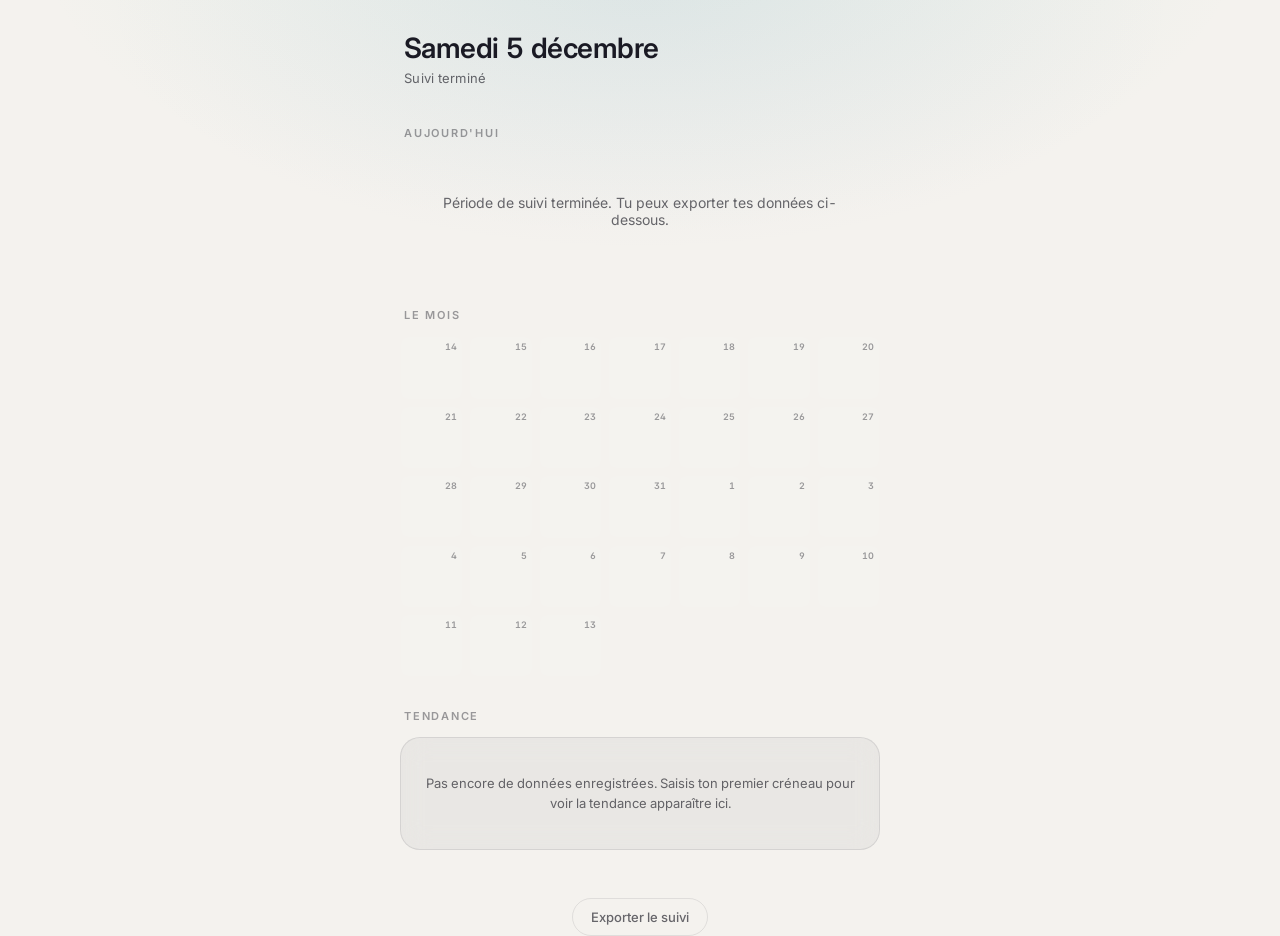
==== index.html @ a87634a6 "Add light theme + read theme from URL (for Bob iframe embed) - New body.theme-light CSS overrides us" ====
<!DOCTYPE html>
<html lang="fr">
<head>
  <meta charset="UTF-8">
  <meta name="viewport" content="width=device-width, initial-scale=1.0, maximum-scale=1.0, viewport-fit=cover">
  <meta name="theme-color" content="#0A0A0F">
  <meta name="apple-mobile-web-app-capable" content="yes">
  <meta name="apple-mobile-web-app-status-bar-style" content="black-translucent">
  <meta name="apple-mobile-web-app-title" content="Santé">
  <meta name="mobile-web-app-capable" content="yes">
  <title>Suivi santé</title>
  <link rel="manifest" href="manifest.json">
  <link rel="icon" type="image/svg+xml" href="icons/icon.svg">
  <link rel="apple-touch-icon" href="icons/icon-180.png">
  <link rel="apple-touch-icon" sizes="192x192" href="icons/icon-192.png">
  <link rel="apple-touch-icon" sizes="512x512" href="icons/icon-512.png">

  <!-- iOS launch screens (portrait) -->
  <link rel="apple-touch-startup-image" href="icons/splash-1125x2436.png"
    media="(device-width: 375px) and (device-height: 812px) and (-webkit-device-pixel-ratio: 3) and (orientation: portrait)">
  <link rel="apple-touch-startup-image" href="icons/splash-1170x2532.png"
    media="(device-width: 390px) and (device-height: 844px) and (-webkit-device-pixel-ratio: 3) and (orientation: portrait)">
  <link rel="apple-touch-startup-image" href="icons/splash-1179x2556.png"
    media="(device-width: 393px) and (device-height: 852px) and (-webkit-device-pixel-ratio: 3) and (orientation: portrait)">
  <link rel="apple-touch-startup-image" href="icons/splash-1242x2688.png"
    media="(device-width: 414px) and (device-height: 896px) and (-webkit-device-pixel-ratio: 3) and (orientation: portrait)">
  <link rel="apple-touch-startup-image" href="icons/splash-1284x2778.png"
    media="(device-width: 428px) and (device-height: 926px) and (-webkit-device-pixel-ratio: 3) and (orientation: portrait)">
  <link rel="apple-touch-startup-image" href="icons/splash-1290x2796.png"
    media="(device-width: 430px) and (device-height: 932px) and (-webkit-device-pixel-ratio: 3) and (orientation: portrait)">
  <link rel="preconnect" href="https://fonts.googleapis.com">
  <link rel="preconnect" href="https://fonts.gstatic.com" crossorigin>
  <link href="https://fonts.googleapis.com/css2?family=Inter:wght@300;400;500;600;700&display=swap" rel="stylesheet">
  <link rel="stylesheet" href="styles.css">
</head>
<body>
  <main class="app">
    <header class="header">
      <h1 class="header__date" id="dateLabel">—</h1>
      <p class="header__progress" id="progressLabel">—</p>
    </header>

    <section class="today">
      <h2 class="section-title">Aujourd'hui</h2>
      <div class="slots" id="slotsToday"></div>
    </section>

    <section class="month">
      <h2 class="section-title">Le mois</h2>
      <div class="heatmap" id="heatmap"></div>
    </section>

    <section class="stats">
      <h2 class="section-title">Tendance</h2>
      <div class="stats-card" id="statsCard"></div>
    </section>

    <footer class="footer">
      <a class="footer__link" href="export.html">Exporter le suivi</a>
    </footer>
  </main>

  <div class="modal-backdrop" id="modalBackdrop">
    <div class="modal" role="dialog" aria-modal="true">
      <div class="modal__header">
        <h3 class="modal__title" id="modalTitle">—</h3>
        <button class="modal__close" id="modalClose" type="button">Fermer</button>
      </div>
      <div class="slots" id="slotsModal"></div>
    </div>
  </div>

  <script src="app.js"></script>
  <script>
    if ('serviceWorker' in navigator) {
      window.addEventListener('load', () => {
        navigator.serviceWorker.register('service-worker.js').catch(() => {});
      });
    }
  </script>
</body>
</html>
---- styles.css ----
:root {
  --bg: #0A0A0F;
  --surface: rgba(255, 255, 255, 0.03);
  --surface-hover: rgba(255, 255, 255, 0.06);
  --border: rgba(255, 255, 255, 0.08);
  --border-strong: rgba(255, 255, 255, 0.16);
  --text: rgba(255, 255, 255, 0.92);
  --text-dim: rgba(255, 255, 255, 0.5);
  --text-faint: rgba(255, 255, 255, 0.28);
  --accent: #7FD1B9;
  --accent-soft: rgba(127, 209, 185, 0.14);
  --accent-glow: rgba(127, 209, 185, 0.32);
  --danger: #E26D5C;
  --danger-soft: rgba(226, 109, 92, 0.16);
  --modal-bg: #16161E;
  --radius-lg: 20px;
  --radius: 14px;
  --radius-sm: 8px;
  --ease: cubic-bezier(0.2, 0.7, 0.2, 1);
}

/* Light theme overrides — synced with Bob's palette */
body.theme-light {
  color-scheme: light;
  --bg: #F4F2EE;
  --surface: rgba(20, 20, 30, 0.045);
  --surface-hover: rgba(20, 20, 30, 0.07);
  --border: rgba(20, 20, 30, 0.09);
  --border-strong: rgba(20, 20, 30, 0.16);
  --text: rgba(15, 15, 25, 0.95);
  --text-dim: rgba(15, 15, 25, 0.62);
  --text-faint: rgba(15, 15, 25, 0.40);
  --accent: #2E8A72;
  --accent-soft: rgba(46, 138, 114, 0.13);
  --accent-glow: rgba(46, 138, 114, 0.30);
  --danger: #B14C3E;
  --danger-soft: rgba(177, 76, 62, 0.10);
  --modal-bg: #FFFFFF;
}

body.theme-light {
  background-image:
    radial-gradient(ellipse 80% 60% at 50% -10%, rgba(127, 209, 185, 0.18), transparent 60%),
    radial-gradient(ellipse 60% 40% at 50% 0%, rgba(146, 132, 220, 0.08), transparent 70%) !important;
}

body.theme-light .slot {
  box-shadow: 0 2px 14px rgba(20, 20, 30, 0.04);
}

body.theme-light .note-dot,
body.theme-light .toggle,
body.theme-light .notes-input,
body.theme-light .time-input {
  background: rgba(20, 20, 30, 0.035);
}

* {
  box-sizing: border-box;
  margin: 0;
  padding: 0;
}

html, body {
  height: 100%;
  overscroll-behavior: none;
}

html {
  -webkit-text-size-adjust: 100%;
}

body {
  font-family: 'Inter', -apple-system, BlinkMacSystemFont, sans-serif;
  font-weight: 400;
  color: var(--text);
  background-color: var(--bg);
  background-image:
    radial-gradient(ellipse 80% 60% at 50% -10%, rgba(99, 81, 196, 0.22), transparent 60%),
    radial-gradient(ellipse 60% 40% at 50% 0%, rgba(60, 110, 180, 0.14), transparent 70%);
  background-attachment: fixed;
  min-height: 100vh;
  font-feature-settings: "tnum" 1, "ss01" 1;
  -webkit-font-smoothing: antialiased;
  -moz-osx-font-smoothing: grayscale;
  padding: 24px 18px 80px;
  padding-top: max(24px, env(safe-area-inset-top));
  padding-bottom: max(80px, env(safe-area-inset-bottom));
}

.app {
  max-width: 480px;
  margin: 0 auto;
}

/* ---------- Header ---------- */
.header {
  margin-bottom: 32px;
  padding: 8px 4px;
}

.header__date {
  font-size: 28px;
  font-weight: 600;
  letter-spacing: -0.02em;
  line-height: 1.15;
  text-transform: lowercase;
}

.header__date::first-letter {
  text-transform: uppercase;
}

.header__progress {
  margin-top: 6px;
  font-size: 13px;
  font-weight: 400;
  color: var(--text-dim);
  letter-spacing: 0.02em;
}

/* ---------- Section title ---------- */
.section-title {
  font-size: 11px;
  font-weight: 600;
  letter-spacing: 0.16em;
  text-transform: uppercase;
  color: var(--text-faint);
  margin: 0 4px 14px;
}

/* ---------- Slot card ---------- */
.slots {
  display: flex;
  flex-direction: column;
  gap: 12px;
  margin-bottom: 40px;
}

.slot {
  background: var(--surface);
  border: 1px solid var(--border);
  border-radius: var(--radius-lg);
  padding: 20px;
  backdrop-filter: blur(14px);
  -webkit-backdrop-filter: blur(14px);
  transition: border-color 240ms var(--ease), background 240ms var(--ease), padding 240ms var(--ease);
  position: relative;
  overflow: hidden;
}

.slot--current {
  border-color: var(--accent-glow);
  background: linear-gradient(180deg, var(--accent-soft), transparent 70%), var(--surface);
}

.slot--compact {
  padding: 14px 18px;
  cursor: pointer;
}

.slot__head {
  display: flex;
  align-items: center;
  gap: 12px;
}

.slot__icon {
  width: 22px;
  height: 22px;
  color: var(--text-dim);
  flex-shrink: 0;
}

.slot--current .slot__icon {
  color: var(--accent);
}

.slot__label {
  font-size: 15px;
  font-weight: 600;
  letter-spacing: -0.01em;
}

.slot__hours {
  font-size: 12px;
  color: var(--text-faint);
  margin-left: auto;
  font-variant-numeric: tabular-nums;
}

.slot__body {
  margin-top: 20px;
  display: flex;
  flex-direction: column;
  gap: 18px;
}

.slot--compact .slot__body {
  display: none;
}

/* note / crise dots */
.note-row {
  display: flex;
  align-items: center;
  gap: 12px;
}

.note-row__label {
  font-size: 12px;
  color: var(--text-dim);
  width: 64px;
  flex-shrink: 0;
}

.note-dots {
  display: flex;
  gap: 8px;
  flex: 1;
}

.note-dot {
  flex: 1;
  height: 36px;
  border-radius: 10px;
  background: rgba(255, 255, 255, 0.04);
  border: 1px solid var(--border);
  cursor: pointer;
  display: flex;
  align-items: center;
  justify-content: center;
  font-size: 13px;
  font-weight: 500;
  color: var(--text-faint);
  transition: all 160ms var(--ease);
  -webkit-tap-highlight-color: transparent;
  user-select: none;
  font-family: inherit;
}

.note-dot:hover {
  border-color: var(--border-strong);
  color: var(--text-dim);
}

.note-dot--active {
  background: var(--accent-soft);
  border-color: var(--accent-glow);
  color: var(--accent);
  font-weight: 600;
}

/* Crise dots: red accent, cumulative fill style */
.note-dots--crise .note-dot--active {
  background: var(--danger-soft);
  border-color: rgba(226, 109, 92, 0.35);
  color: var(--danger);
}

/* cachet toggle (full width single row) */
.toggle {
  width: 100%;
  display: flex;
  align-items: center;
  justify-content: space-between;
  gap: 10px;
  padding: 12px 14px;
  background: rgba(255, 255, 255, 0.04);
  border: 1px solid var(--border);
  border-radius: var(--radius);
  cursor: pointer;
  transition: all 160ms var(--ease);
  -webkit-tap-highlight-color: transparent;
  font-family: inherit;
}

.toggle:hover {
  border-color: var(--border-strong);
}

.toggle__label {
  display: flex;
  align-items: center;
  gap: 8px;
  font-size: 13px;
  font-weight: 500;
  color: var(--text-dim);
  background: none;
  border: none;
}

.toggle__label svg {
  width: 16px;
  height: 16px;
}

.toggle__switch {
  width: 32px;
  height: 18px;
  border-radius: 999px;
  background: rgba(255, 255, 255, 0.08);
  position: relative;
  transition: background 200ms var(--ease);
  flex-shrink: 0;
}

.toggle__switch::after {
  content: '';
  position: absolute;
  top: 2px;
  left: 2px;
  width: 14px;
  height: 14px;
  border-radius: 999px;
  background: rgba(255, 255, 255, 0.7);
  transition: transform 200ms var(--ease), background 200ms var(--ease);
}

.toggle--on .toggle__label {
  color: var(--text);
}

.toggle--on .toggle__switch {
  background: var(--accent);
}

.toggle--on .toggle__switch::after {
  transform: translateX(14px);
  background: #0A0A0F;
}

/* delete button (corner icon, expanded state only) */
.slot__delete {
  position: absolute;
  top: 12px;
  right: 12px;
  width: 30px;
  height: 30px;
  padding: 0;
  border-radius: 8px;
  background: transparent;
  border: 1px solid transparent;
  color: var(--text-faint);
  cursor: pointer;
  display: none;
  align-items: center;
  justify-content: center;
  transition: all 160ms var(--ease);
  -webkit-tap-highlight-color: transparent;
  z-index: 2;
}

.slot--has-entry:not(.slot--compact) .slot__delete {
  display: inline-flex;
}

.slot__delete svg { width: 14px; height: 14px; }

.slot__delete:hover {
  color: var(--danger);
  border-color: rgba(226, 109, 92, 0.25);
}

.slot__delete--armed {
  color: var(--danger);
  background: var(--danger-soft);
  border-color: rgba(226, 109, 92, 0.5);
  animation: pulseRing 1.1s infinite;
}

@keyframes pulseRing {
  0%, 100% { box-shadow: 0 0 0 0 rgba(226, 109, 92, 0.45); }
  50% { box-shadow: 0 0 0 6px rgba(226, 109, 92, 0); }
}

/* reveal blocks (crise dots + notes textarea) */
.reveal-block { display: flex; flex-direction: column; }

.reveal-block__content {
  max-height: 0;
  opacity: 0;
  overflow: hidden;
  pointer-events: none;
  margin-top: 0;
  transition: max-height 280ms var(--ease), opacity 220ms var(--ease), margin-top 280ms var(--ease);
}

.reveal-block__content--open {
  max-height: 240px;
  opacity: 1;
  margin-top: 12px;
  pointer-events: auto;
}

/* time input (crise hour) */
.time-row {
  display: flex;
  align-items: center;
  gap: 12px;
  margin-top: 12px;
}

.time-row__label {
  font-size: 12px;
  color: var(--text-dim);
  width: 64px;
  flex-shrink: 0;
}

.time-input {
  background: rgba(255, 255, 255, 0.04);
  border: 1px solid var(--border);
  color: var(--text);
  font-family: inherit;
  font-size: 13px;
  font-weight: 500;
  padding: 8px 12px;
  border-radius: 10px;
  outline: none;
  color-scheme: dark;
  transition: border-color 160ms var(--ease);
  -webkit-tap-highlight-color: transparent;
}

.time-input:focus {
  border-color: var(--accent-glow);
}

/* notes textarea */
.notes-input {
  width: 100%;
  background: rgba(255, 255, 255, 0.04);
  border: 1px solid var(--border);
  border-radius: var(--radius);
  padding: 12px 14px;
  color: var(--text);
  font-family: inherit;
  font-size: 13px;
  line-height: 1.45;
  resize: vertical;
  min-height: 72px;
  max-height: 200px;
  -webkit-tap-highlight-color: transparent;
  transition: border-color 160ms var(--ease);
  display: block;
}

.notes-input:focus {
  outline: none;
  border-color: var(--accent-glow);
}

.notes-input::placeholder {
  color: var(--text-faint);
}

/* crise / notes toggle on-states */
.toggle--crise.toggle--on .toggle__switch {
  background: var(--danger);
}
.toggle--crise.toggle--on .toggle__label { color: var(--danger); }

.toggle--notes.toggle--on .toggle__label { color: var(--text); }

/* notes tag in summary */
.slot__tag--notes {
  background: rgba(255, 255, 255, 0.06);
  color: var(--text-dim);
}

/* saved flash */
.slot--saved {
  animation: savedFlash 700ms var(--ease);
}

@keyframes savedFlash {
  0% { box-shadow: 0 0 0 0 rgba(127, 209, 185, 0); }
  20% { box-shadow: 0 0 0 3px rgba(127, 209, 185, 0.25); }
  100% { box-shadow: 0 0 0 0 rgba(127, 209, 185, 0); }
}

/* filled summary */
.slot__summary {
  display: none;
  align-items: center;
  gap: 14px;
  margin-left: auto;
}

.slot--has-entry.slot--compact .slot__summary {
  display: flex;
}

.slot--has-entry .slot__hours {
  display: none;
}

.slot__note {
  font-size: 26px;
  font-weight: 600;
  letter-spacing: -0.02em;
  color: var(--accent);
  line-height: 1;
  font-variant-numeric: tabular-nums;
}

.slot__note::after {
  content: ' / 5';
  font-size: 12px;
  color: var(--text-faint);
  font-weight: 400;
  margin-left: 2px;
}

.slot__tags {
  display: flex;
  gap: 6px;
}

.slot__tag {
  font-size: 10px;
  font-weight: 600;
  letter-spacing: 0.08em;
  text-transform: uppercase;
  padding: 4px 8px;
  border-radius: 6px;
  background: var(--accent-soft);
  color: var(--accent);
}

.slot__tag--crise {
  background: var(--danger-soft);
  color: var(--danger);
}

.slot:hover {
  background: var(--surface-hover);
}

/* ---------- Month heatmap ---------- */
.month {
  margin-bottom: 32px;
}

.heatmap {
  display: grid;
  grid-template-columns: repeat(7, 1fr);
  gap: 6px;
}

.day {
  aspect-ratio: 1;
  border-radius: 8px;
  background: rgba(255, 255, 255, 0.025);
  border: 1px solid transparent;
  display: flex;
  flex-direction: column;
  position: relative;
  overflow: hidden;
  cursor: pointer;
  -webkit-tap-highlight-color: transparent;
  transition: transform 160ms var(--ease), border-color 160ms var(--ease);
  opacity: 0;
  animation: dayIn 380ms var(--ease) forwards;
}

@keyframes dayIn {
  to { opacity: 1; }
}

.day--future {
  cursor: default;
  opacity: 0.4 !important;
  animation: none;
}

.day--today {
  border-color: var(--accent);
  box-shadow: 0 0 0 1px var(--accent-glow);
}

.day--crise {
  border-color: var(--danger);
}

.day:hover:not(.day--future) {
  transform: translateY(-2px);
  border-color: var(--border-strong);
}

.day__bands {
  display: flex;
  flex: 1;
}

.day__band {
  flex: 1;
  background: rgba(255, 255, 255, 0.03);
  position: relative;
}

.day__band--crise::before {
  content: '';
  position: absolute;
  top: 2px;
  right: 2px;
  width: 5px;
  height: 5px;
  border-radius: 50%;
  background: var(--danger);
  box-shadow: 0 0 0 1px rgba(0, 0, 0, 0.5);
}

.day__band--comment::after {
  content: '';
  position: absolute;
  bottom: 3px;
  left: 3px;
  width: 4px;
  height: 4px;
  border-radius: 50%;
  background: rgba(255, 255, 255, 0.7);
}

.day__num {
  font-size: 9px;
  font-weight: 600;
  color: var(--text-faint);
  position: absolute;
  top: 4px;
  right: 5px;
  font-variant-numeric: tabular-nums;
  pointer-events: none;
}

/* ---------- Stats card ---------- */
.stats {
  margin-bottom: 32px;
}

.stats-card {
  background: var(--surface);
  border: 1px solid var(--border);
  border-radius: var(--radius-lg);
  padding: 20px;
  backdrop-filter: blur(14px);
  -webkit-backdrop-filter: blur(14px);
}

.stats-card__empty {
  font-size: 13px;
  color: var(--text-dim);
  text-align: center;
  padding: 16px 4px;
  line-height: 1.5;
}

.stats-card__top {
  display: flex;
  align-items: flex-start;
  justify-content: space-between;
  gap: 12px;
  margin-bottom: 16px;
}

.stats-card__main {
  display: flex;
  flex-direction: column;
  gap: 2px;
}

.stats-card__value {
  font-size: 34px;
  font-weight: 600;
  letter-spacing: -0.02em;
  color: var(--text);
  line-height: 1;
  font-variant-numeric: tabular-nums;
}

.stats-card__value-unit {
  font-size: 14px;
  color: var(--text-faint);
  font-weight: 400;
  margin-left: 2px;
}

.stats-card__caption {
  font-size: 11px;
  letter-spacing: 0.08em;
  text-transform: uppercase;
  color: var(--text-faint);
  font-weight: 500;
}

.stats-card__delta {
  font-size: 12px;
  font-weight: 600;
  padding: 5px 10px;
  border-radius: 999px;
  background: var(--accent-soft);
  color: var(--accent);
  white-space: nowrap;
  font-variant-numeric: tabular-nums;
}

.stats-card__delta--neg {
  background: var(--danger-soft);
  color: var(--danger);
}

.stats-card__delta--neutral {
  background: rgba(255, 255, 255, 0.06);
  color: var(--text-dim);
}

.sparkline {
  width: 100%;
  height: 56px;
  display: block;
  margin: 4px 0 4px;
}

.stats-card__secondary {
  display: flex;
  gap: 18px;
  flex-wrap: wrap;
  margin-top: 14px;
  padding-top: 14px;
  border-top: 1px solid var(--border);
}

.stats-card__sec-item {
  display: flex;
  flex-direction: column;
  gap: 4px;
  font-size: 10px;
  font-weight: 500;
  letter-spacing: 0.08em;
  text-transform: uppercase;
  color: var(--text-faint);
}

.stats-card__sec-item strong {
  font-size: 15px;
  font-weight: 600;
  letter-spacing: -0.01em;
  text-transform: none;
  color: var(--text);
  font-variant-numeric: tabular-nums;
}

/* ---------- Footer ---------- */
.footer {
  text-align: center;
  padding-top: 16px;
}

.footer__link {
  display: inline-block;
  font-size: 13px;
  font-weight: 500;
  color: var(--text-dim);
  text-decoration: none;
  padding: 10px 18px;
  border: 1px solid var(--border);
  border-radius: 999px;
  transition: all 160ms var(--ease);
  -webkit-tap-highlight-color: transparent;
}

.footer__link:hover {
  color: var(--text);
  border-color: var(--border-strong);
  background: var(--surface);
}

/* ---------- Modal (day edit) ---------- */
.modal-backdrop {
  position: fixed;
  inset: 0;
  background: rgba(0, 0, 0, 0.6);
  backdrop-filter: blur(8px);
  -webkit-backdrop-filter: blur(8px);
  display: none;
  align-items: flex-end;
  justify-content: center;
  z-index: 100;
  animation: backdropIn 200ms var(--ease);
}

.modal-backdrop--open {
  display: flex;
}

@keyframes backdropIn {
  from { opacity: 0; }
  to { opacity: 1; }
}

.modal {
  background: var(--modal-bg);
  border-top: 1px solid var(--border);
  border-radius: 24px 24px 0 0;
  padding: 24px 18px;
  padding-bottom: max(24px, env(safe-area-inset-bottom));
  width: 100%;
  max-width: 480px;
  max-height: 88vh;
  overflow-y: auto;
  animation: modalIn 280ms var(--ease);
}

@keyframes modalIn {
  from { transform: translateY(100%); }
  to { transform: translateY(0); }
}

.modal__header {
  display: flex;
  align-items: baseline;
  justify-content: space-between;
  margin-bottom: 20px;
}

.modal__title {
  font-size: 20px;
  font-weight: 600;
  letter-spacing: -0.02em;
  text-transform: lowercase;
}

.modal__title::first-letter {
  text-transform: uppercase;
}

.modal__close {
  background: none;
  border: none;
  color: var(--text-dim);
  font-size: 14px;
  cursor: pointer;
  font-family: inherit;
  padding: 4px 8px;
  -webkit-tap-highlight-color: transparent;
}

.modal__close:hover {
  color: var(--text);
}

.modal .slots {
  margin-bottom: 0;
}

/* ---------- Done state ---------- */
.done-message {
  text-align: center;
  padding: 40px 20px;
  color: var(--text-dim);
  font-size: 14px;
}

/* ---------- Animations ---------- */
.slot {
  animation: slotIn 320ms var(--ease) backwards;
}
.slot:nth-child(1) { animation-delay: 0ms; }
.slot:nth-child(2) { animation-delay: 60ms; }
.slot:nth-child(3) { animation-delay: 120ms; }

@keyframes slotIn {
  from { opacity: 0; transform: translateY(8px); }
  to { opacity: 1; transform: translateY(0); }
}
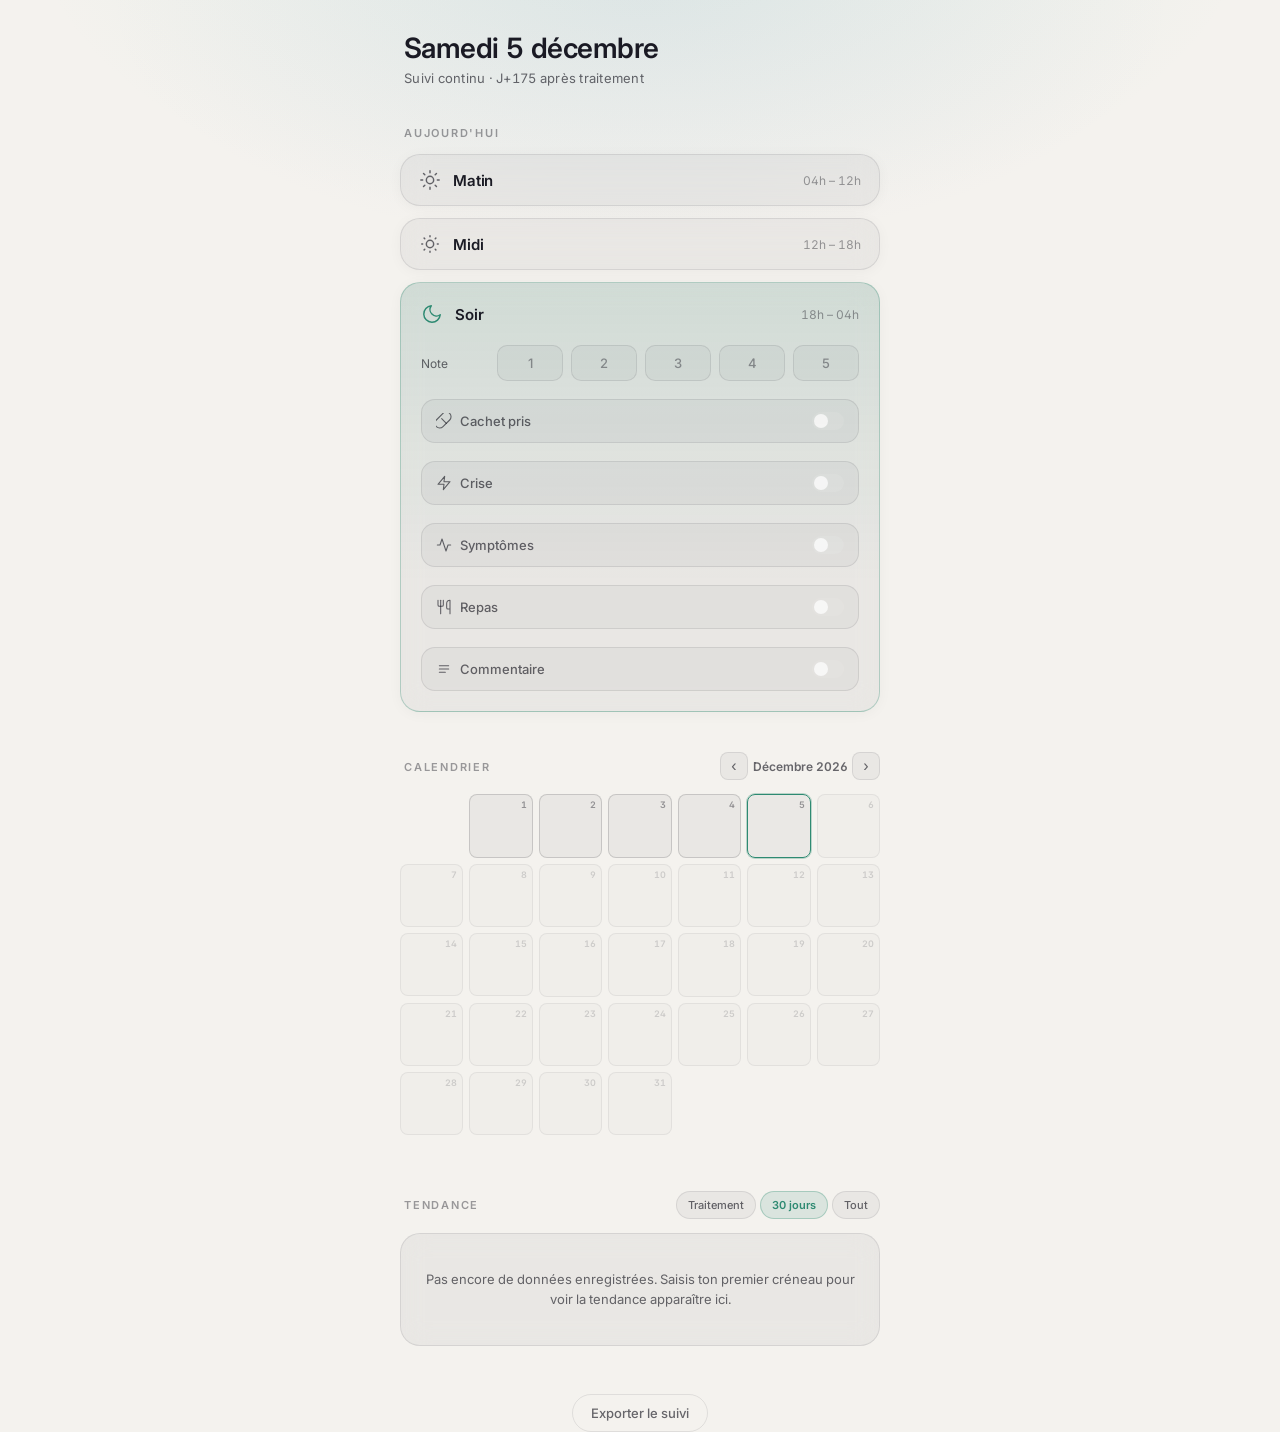
==== commit 581546dc: "Continuous GI tracking: phases, Bristol scale, triggers, monthly calendar The app graduates from a f" ====
--- a/index.html
+++ b/index.html
@@ -46,12 +46,23 @@
     </section>
 
     <section class="month">
-      <h2 class="section-title">Le mois</h2>
+      <div class="month__head">
+        <h2 class="section-title">Calendrier</h2>
+        <div class="month-nav">
+          <button class="month-nav__btn" id="monthPrev" type="button" aria-label="Mois précédent">‹</button>
+          <span class="month-nav__label" id="monthLabel">—</span>
+          <button class="month-nav__btn" id="monthNext" type="button" aria-label="Mois suivant">›</button>
+        </div>
+      </div>
       <div class="heatmap" id="heatmap"></div>
+      <div class="month__legend" id="monthLegend"></div>
     </section>
 
     <section class="stats">
-      <h2 class="section-title">Tendance</h2>
+      <div class="stats__head">
+        <h2 class="section-title">Tendance</h2>
+        <div class="range-tabs" id="rangeTabs"></div>
+      </div>
       <div class="stats-card" id="statsCard"></div>
     </section>
 
--- a/styles.css
+++ b/styles.css
@@ -393,6 +393,110 @@
   pointer-events: auto;
 }
 
+/* The Symptômes block stacks three rows + a caption */
+.reveal-block__content--tall.reveal-block__content--open {
+  max-height: 340px;
+}
+
+/* Bristol scale: 7 smaller dots */
+.note-dot--sm {
+  height: 32px;
+  font-size: 12px;
+  border-radius: 8px;
+}
+
+.note-dots--bristol .note-dot--active {
+  background: var(--accent-soft);
+  border-color: var(--accent-glow);
+  color: var(--accent);
+}
+/* Types 6-7 (liquide) and 1-2 (constipation) tint red when selected */
+.note-dots--bristol .note-dot--active[data-value="1"],
+.note-dots--bristol .note-dot--active[data-value="2"],
+.note-dots--bristol .note-dot--active[data-value="6"],
+.note-dots--bristol .note-dot--active[data-value="7"] {
+  background: var(--danger-soft);
+  border-color: rgba(226, 109, 92, 0.35);
+  color: var(--danger);
+}
+
+.bristol-caption {
+  font-size: 10.5px;
+  color: var(--text-faint);
+  margin-top: 6px;
+  padding-left: 76px;
+  letter-spacing: 0.02em;
+}
+
+/* Meal tag chips */
+.tag-chips {
+  display: flex;
+  flex-wrap: wrap;
+  gap: 6px;
+}
+
+.tag-chip {
+  padding: 7px 12px;
+  background: rgba(255, 255, 255, 0.04);
+  border: 1px solid var(--border);
+  border-radius: 999px;
+  color: var(--text-dim);
+  font-family: inherit;
+  font-size: 12px;
+  font-weight: 500;
+  cursor: pointer;
+  transition: all 160ms var(--ease);
+  -webkit-tap-highlight-color: transparent;
+  user-select: none;
+}
+body.theme-light .tag-chip { background: rgba(20, 20, 30, 0.035); }
+.tag-chip:hover { border-color: var(--border-strong); color: var(--text); }
+.tag-chip--active {
+  background: var(--accent-soft);
+  border-color: var(--accent-glow);
+  color: var(--accent);
+  font-weight: 600;
+}
+
+/* Symptômes / Repas toggle on-states */
+.toggle--sympt.toggle--on .toggle__label,
+.toggle--meal.toggle--on .toggle__label { color: var(--text); }
+
+/* Stats range tabs */
+.stats__head {
+  display: flex;
+  align-items: baseline;
+  justify-content: space-between;
+  gap: 12px;
+}
+
+.range-tabs {
+  display: flex;
+  gap: 4px;
+  margin-bottom: 14px;
+}
+
+.range-tab {
+  padding: 6px 11px;
+  background: var(--surface);
+  border: 1px solid var(--border);
+  border-radius: 999px;
+  color: var(--text-dim);
+  font-family: inherit;
+  font-size: 11px;
+  font-weight: 500;
+  cursor: pointer;
+  transition: all 160ms var(--ease);
+  -webkit-tap-highlight-color: transparent;
+}
+.range-tab:hover { color: var(--text); }
+.range-tab--active {
+  background: var(--accent-soft);
+  border-color: var(--accent-glow);
+  color: var(--accent);
+  font-weight: 600;
+}
+
 /* time input (crise hour) */
 .time-row {
   display: flex;
@@ -421,6 +525,10 @@
   color-scheme: dark;
   transition: border-color 160ms var(--ease);
   -webkit-tap-highlight-color: transparent;
+}
+
+body.theme-light .time-input {
+  color-scheme: light;
 }
 
 .time-input:focus {
@@ -543,6 +651,64 @@
   margin-bottom: 32px;
 }
 
+.month__head {
+  display: flex;
+  align-items: baseline;
+  justify-content: space-between;
+  gap: 12px;
+}
+
+.month-nav {
+  display: flex;
+  align-items: center;
+  gap: 4px;
+  margin-bottom: 14px;
+}
+
+.month-nav__btn {
+  width: 28px;
+  height: 28px;
+  background: var(--surface);
+  border: 1px solid var(--border);
+  border-radius: 8px;
+  color: var(--text-dim);
+  font-size: 16px;
+  line-height: 1;
+  cursor: pointer;
+  -webkit-tap-highlight-color: transparent;
+  transition: color 160ms var(--ease), border-color 160ms var(--ease);
+}
+.month-nav__btn:hover { color: var(--text); border-color: var(--border-strong); }
+
+.month-nav__label {
+  font-size: 12px;
+  font-weight: 600;
+  color: var(--text-dim);
+  min-width: 96px;
+  text-align: center;
+  text-transform: capitalize;
+  font-variant-numeric: tabular-nums;
+}
+
+.month__legend {
+  margin-top: 10px;
+  font-size: 10.5px;
+  color: var(--text-faint);
+  letter-spacing: 0.04em;
+  display: flex;
+  align-items: center;
+  gap: 6px;
+  min-height: 14px;
+}
+
+.month__legend-dot {
+  width: 8px;
+  height: 8px;
+  border-radius: 3px;
+  border: 1.5px solid var(--accent-glow);
+  display: inline-block;
+}
+
 .heatmap {
   display: grid;
   grid-template-columns: repeat(7, 1fr);
@@ -552,8 +718,8 @@
 .day {
   aspect-ratio: 1;
   border-radius: 8px;
-  background: rgba(255, 255, 255, 0.025);
-  border: 1px solid transparent;
+  background: var(--surface);
+  border: 1px solid var(--border-strong);
   display: flex;
   flex-direction: column;
   position: relative;
@@ -575,6 +741,28 @@
   animation: none;
 }
 
+.day--pad {
+  background: transparent;
+  border: none;
+  cursor: default;
+  opacity: 1;
+  animation: none;
+  pointer-events: none;
+}
+
+/* Treatment-period marker: subtle accent ring at the bottom edge */
+.day--treatment::after {
+  content: '';
+  position: absolute;
+  left: 5px;
+  right: 5px;
+  bottom: 2px;
+  height: 2px;
+  border-radius: 2px;
+  background: var(--accent-glow);
+  pointer-events: none;
+}
+
 .day--today {
   border-color: var(--accent);
   box-shadow: 0 0 0 1px var(--accent-glow);
@@ -596,7 +784,7 @@
 
 .day__band {
   flex: 1;
-  background: rgba(255, 255, 255, 0.03);
+  background: transparent;
   position: relative;
 }
 
@@ -620,7 +808,8 @@
   width: 4px;
   height: 4px;
   border-radius: 50%;
-  background: rgba(255, 255, 255, 0.7);
+  background: rgba(255, 255, 255, 0.85);
+  box-shadow: 0 0 0 1px rgba(0, 0, 0, 0.35);
 }
 
 .day__num {
@@ -719,7 +908,24 @@
   width: 100%;
   height: 56px;
   display: block;
-  margin: 4px 0 4px;
+  margin: 4px 0 2px;
+}
+
+.sparkline--secondary {
+  height: 42px;
+  margin-top: 6px;
+  padding-top: 16px;
+  border-top: 1px solid var(--border);
+}
+
+.stats-card__sparkline-label {
+  font-size: 10px;
+  font-weight: 500;
+  letter-spacing: 0.1em;
+  text-transform: uppercase;
+  color: var(--text-faint);
+  margin-top: 4px;
+  margin-bottom: 4px;
 }
 
 .stats-card__secondary {
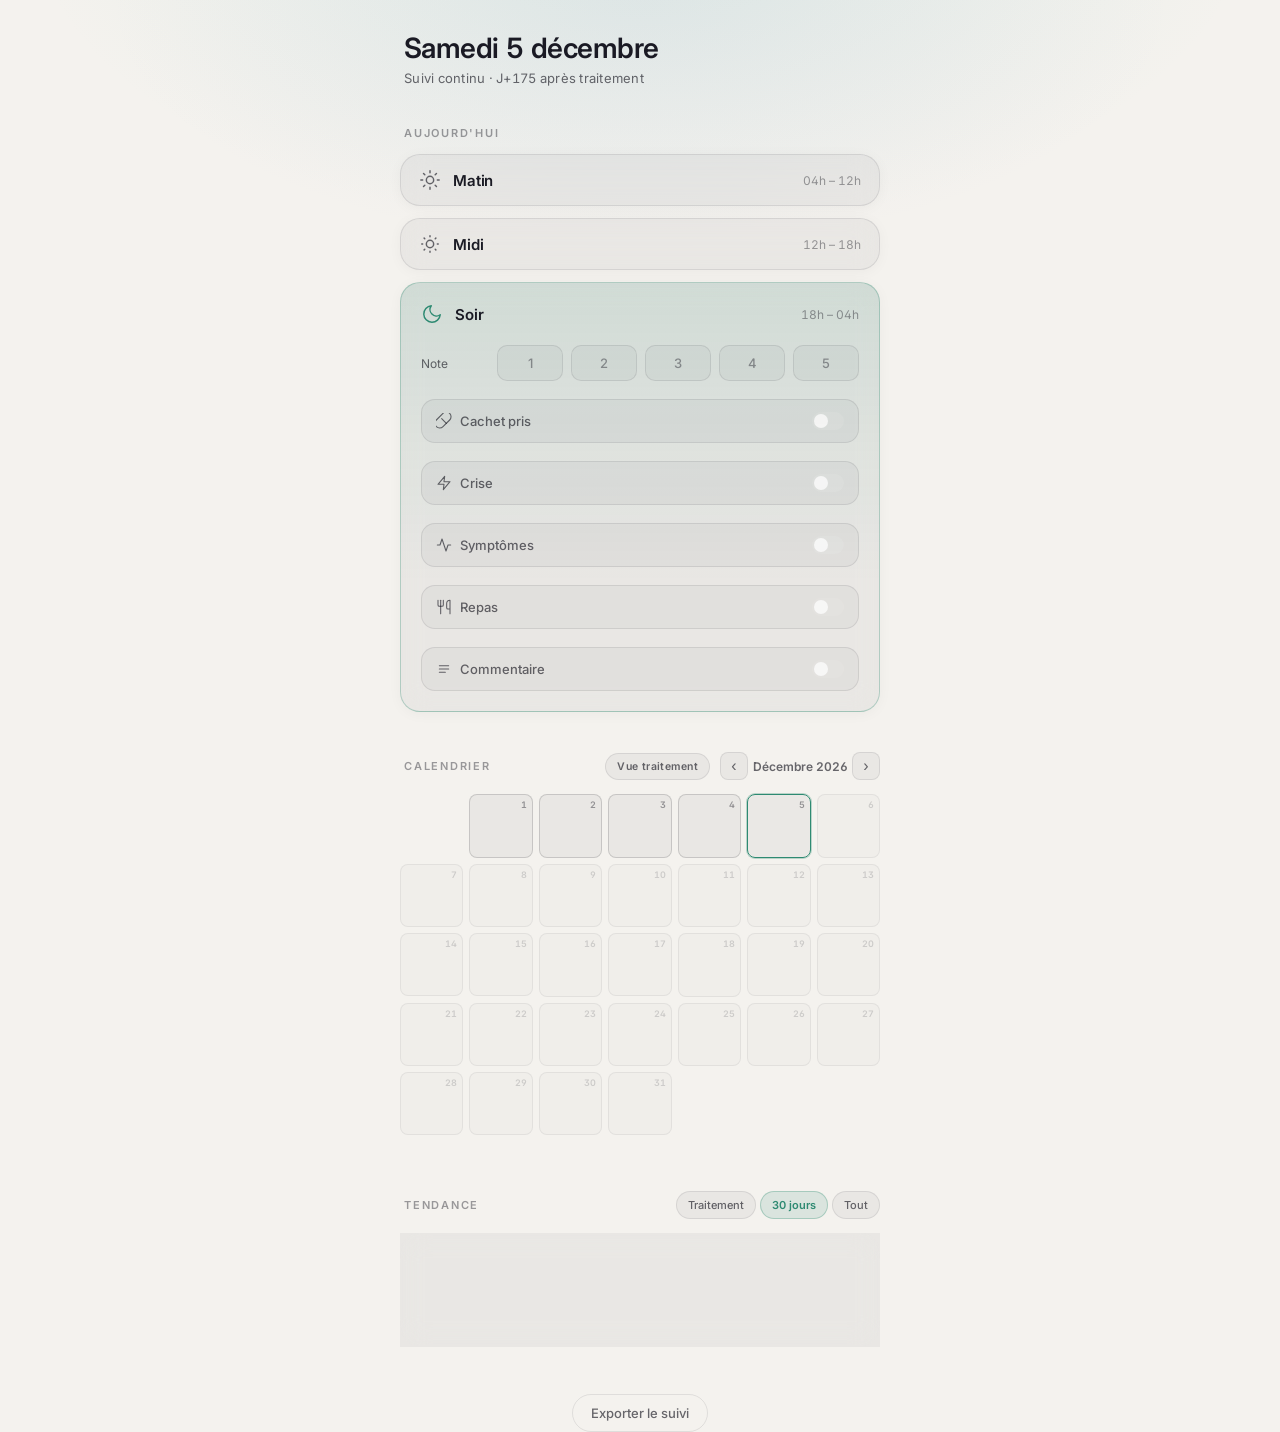
==== commit 049abbe6: "Toggle « Vue traitement » — the exact legacy 31-day strip for the doctor A pill button beside the mo" ====
--- a/index.html
+++ b/index.html
@@ -49,6 +49,7 @@
       <div class="month__head">
         <h2 class="section-title">Calendrier</h2>
         <div class="month-nav">
+          <button class="month-nav__toggle" id="calViewToggle" type="button">Vue traitement</button>
           <button class="month-nav__btn" id="monthPrev" type="button" aria-label="Mois précédent">‹</button>
           <span class="month-nav__label" id="monthLabel">—</span>
           <button class="month-nav__btn" id="monthNext" type="button" aria-label="Mois suivant">›</button>
--- a/styles.css
+++ b/styles.css
@@ -665,6 +665,28 @@
   margin-bottom: 14px;
 }
 
+.month-nav__toggle {
+  padding: 6px 11px;
+  background: var(--surface);
+  border: 1px solid var(--border);
+  border-radius: 999px;
+  color: var(--text-dim);
+  font-family: inherit;
+  font-size: 10.5px;
+  font-weight: 600;
+  letter-spacing: 0.04em;
+  cursor: pointer;
+  margin-right: 6px;
+  transition: all 160ms var(--ease);
+  -webkit-tap-highlight-color: transparent;
+}
+.month-nav__toggle:hover { color: var(--text); border-color: var(--border-strong); }
+.month-nav__toggle--active {
+  background: var(--accent-soft);
+  border-color: var(--accent-glow);
+  color: var(--accent);
+}
+
 .month-nav__btn {
   width: 28px;
   height: 28px;
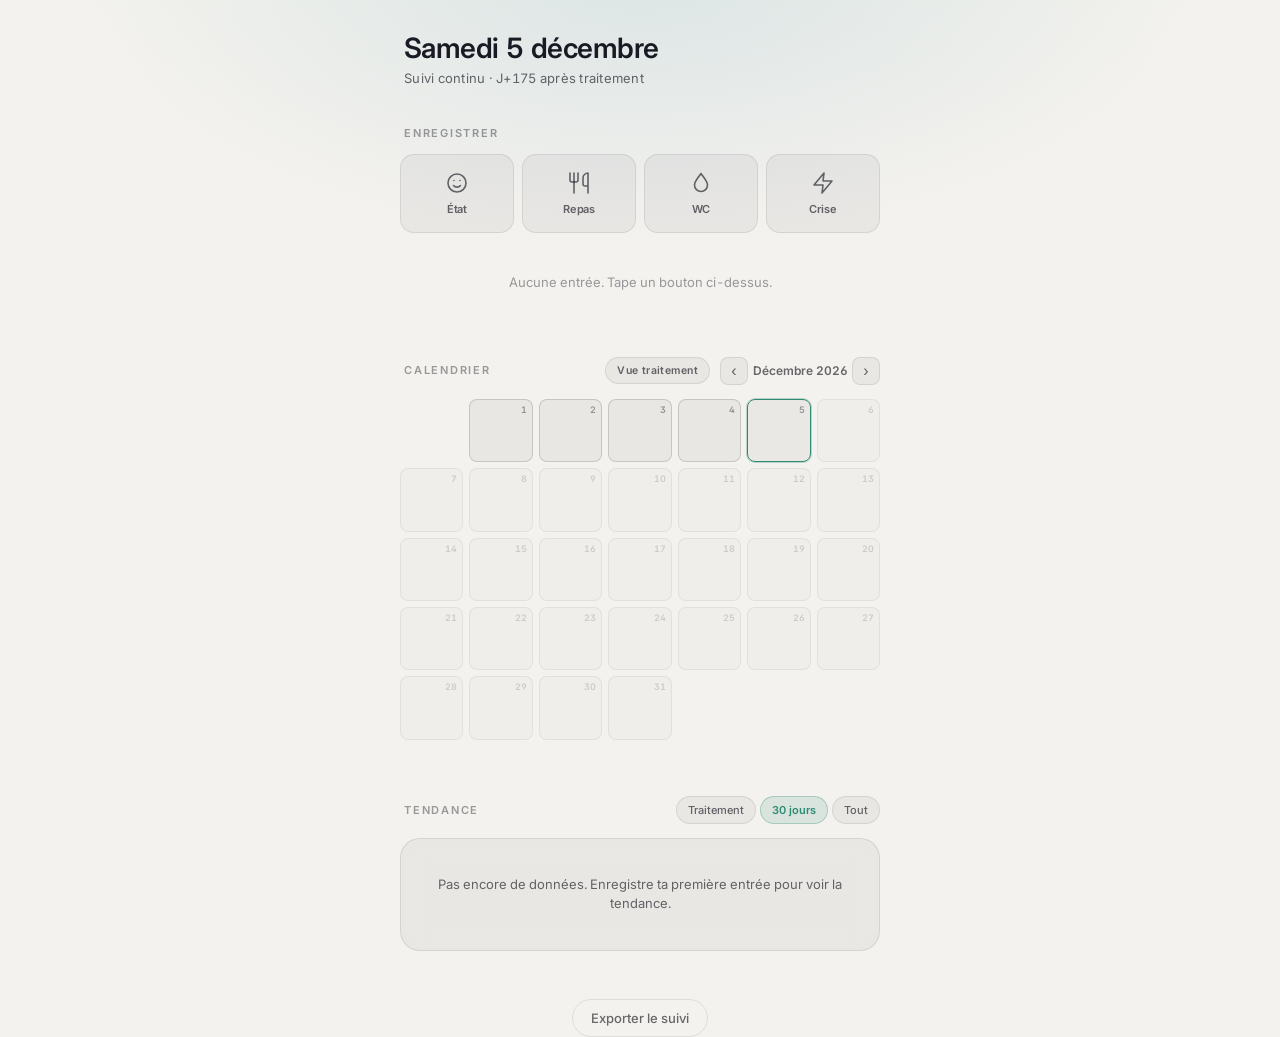
==== commit 89f5bd88: "Continuous logging: instant timestamped events, no more 3 fixed slots The treatment is over — the ri" ====
--- a/index.html
+++ b/index.html
@@ -41,8 +41,9 @@
     </header>
 
     <section class="today">
-      <h2 class="section-title">Aujourd'hui</h2>
-      <div class="slots" id="slotsToday"></div>
+      <h2 class="section-title">Enregistrer</h2>
+      <div id="capture"></div>
+      <div class="timeline" id="timeline"></div>
     </section>
 
     <section class="month">
--- a/styles.css
+++ b/styles.css
@@ -129,6 +129,234 @@
   margin: 0 4px 14px;
 }
 
+/* ---------- Quick capture ---------- */
+.capture { margin-bottom: 16px; }
+
+.capture__grid {
+  display: grid;
+  grid-template-columns: repeat(4, 1fr);
+  gap: 8px;
+}
+
+.cap-btn {
+  display: flex;
+  flex-direction: column;
+  align-items: center;
+  justify-content: center;
+  gap: 7px;
+  padding: 16px 6px;
+  background: var(--surface);
+  border: 1px solid var(--border);
+  border-radius: var(--radius);
+  color: var(--text-dim);
+  font-family: inherit;
+  cursor: pointer;
+  transition: all 160ms var(--ease);
+  -webkit-tap-highlight-color: transparent;
+}
+.cap-btn:active { transform: scale(0.95); }
+.cap-btn__icon { width: 24px; height: 24px; }
+.cap-btn__icon svg { width: 100%; height: 100%; }
+.cap-btn__label { font-size: 11px; font-weight: 600; letter-spacing: -0.01em; }
+
+/* Each type has its own accent when active */
+.cap-btn--active { color: #fff; border-color: transparent; }
+.cap-btn--etat.cap-btn--active  { background: #5BA8C9; }
+.cap-btn--repas.cap-btn--active { background: #C9A86A; }
+.cap-btn--wc.cap-btn--active    { background: #6AAE8E; }
+.cap-btn--crise.cap-btn--active { background: var(--danger); }
+
+/* Picker panel */
+.cap-picker {
+  margin-top: 10px;
+  padding: 16px;
+  background: var(--surface);
+  border: 1px solid var(--border-strong);
+  border-radius: var(--radius-lg);
+  animation: capIn 200ms var(--ease);
+}
+@keyframes capIn { from { opacity: 0; transform: translateY(-6px); } to { opacity: 1; transform: translateY(0); } }
+
+.cap-picker__head {
+  display: flex;
+  align-items: center;
+  justify-content: space-between;
+  font-size: 13px;
+  font-weight: 600;
+  color: var(--text);
+  margin-bottom: 12px;
+}
+.cap-x {
+  width: 26px; height: 26px;
+  display: inline-flex; align-items: center; justify-content: center;
+  background: none; border: none; color: var(--text-faint);
+  cursor: pointer; padding: 0;
+}
+.cap-x svg { width: 15px; height: 15px; }
+
+.cap-dots { display: flex; gap: 6px; }
+.cap-dot {
+  flex: 1;
+  height: 44px;
+  border-radius: 10px;
+  background: rgba(255,255,255,0.04);
+  border: 1px solid var(--border);
+  color: var(--text-faint);
+  font-family: inherit;
+  font-size: 14px;
+  font-weight: 600;
+  cursor: pointer;
+  transition: all 140ms var(--ease);
+  -webkit-tap-highlight-color: transparent;
+}
+body.theme-light .cap-dot { background: rgba(20,20,30,0.035); }
+.cap-dot:active { transform: scale(0.9); }
+.cap-dots--bristol .cap-dot { height: 40px; font-size: 13px; }
+.cap-dots--mini { gap: 5px; }
+.cap-dot--mini { height: 34px; font-size: 12px; }
+.cap-dot--active { background: var(--accent-soft); border-color: var(--accent-glow); color: var(--accent); }
+
+.cap-hint, .cap-confirm {
+  font-size: 11px;
+  color: var(--text-faint);
+  margin-top: 8px;
+  letter-spacing: 0.01em;
+}
+.cap-confirm { color: var(--accent); font-weight: 600; }
+.cap-confirm__check { font-weight: 700; }
+
+.cap-sizes { display: flex; gap: 6px; }
+.cap-size {
+  flex: 1;
+  height: 44px;
+  border-radius: 10px;
+  background: rgba(255,255,255,0.04);
+  border: 1px solid var(--border);
+  color: var(--text-dim);
+  font-family: inherit;
+  font-size: 13px;
+  font-weight: 600;
+  cursor: pointer;
+  transition: all 140ms var(--ease);
+  -webkit-tap-highlight-color: transparent;
+}
+body.theme-light .cap-size { background: rgba(20,20,30,0.035); }
+.cap-size--active { background: var(--accent-soft); border-color: var(--accent-glow); color: var(--accent); }
+
+.cap-extra { margin-top: 12px; display: flex; flex-direction: column; gap: 10px; }
+.cap-extra__row { display: flex; align-items: center; gap: 12px; }
+.cap-extra__row > span { font-size: 12px; color: var(--text-dim); width: 92px; flex-shrink: 0; }
+.cap-extra__row .cap-dots { flex: 1; }
+
+.cap-tags { display: flex; flex-wrap: wrap; gap: 6px; margin-top: 12px; }
+.cap-tag {
+  padding: 8px 12px;
+  background: rgba(255,255,255,0.04);
+  border: 1px solid var(--border);
+  border-radius: 999px;
+  color: var(--text-dim);
+  font-family: inherit;
+  font-size: 12px;
+  font-weight: 500;
+  cursor: pointer;
+  transition: all 140ms var(--ease);
+  -webkit-tap-highlight-color: transparent;
+}
+body.theme-light .cap-tag { background: rgba(20,20,30,0.035); }
+.cap-tag--active { background: var(--accent-soft); border-color: var(--accent-glow); color: var(--accent); font-weight: 600; }
+
+.cap-toggle {
+  margin-top: 12px;
+  display: inline-flex;
+  align-items: center;
+  gap: 8px;
+  padding: 9px 14px;
+  background: rgba(255,255,255,0.04);
+  border: 1px solid var(--border);
+  border-radius: 999px;
+  color: var(--text-dim);
+  font-family: inherit;
+  font-size: 13px;
+  font-weight: 500;
+  cursor: pointer;
+  -webkit-tap-highlight-color: transparent;
+}
+.cap-toggle svg { width: 15px; height: 15px; }
+.cap-toggle--on { background: var(--accent-soft); border-color: var(--accent-glow); color: var(--accent); }
+
+/* ---------- Timeline (today + day modal) ---------- */
+.timeline { margin-bottom: 40px; }
+.timeline__empty {
+  font-size: 13px;
+  color: var(--text-faint);
+  text-align: center;
+  padding: 24px 12px;
+  line-height: 1.5;
+}
+.timeline__list { display: flex; flex-direction: column; gap: 4px; }
+
+.tl-row {
+  display: grid;
+  grid-template-columns: 48px 24px 1fr auto;
+  align-items: center;
+  gap: 10px;
+  padding: 11px 12px;
+  background: var(--surface);
+  border: 1px solid var(--border);
+  border-radius: var(--radius);
+  animation: capIn 200ms var(--ease);
+}
+.tl-row__time {
+  font-size: 12px;
+  font-weight: 600;
+  color: var(--text-faint);
+  font-variant-numeric: tabular-nums;
+}
+.tl-row__icon { width: 18px; height: 18px; color: var(--text-dim); }
+.tl-row__icon svg { width: 100%; height: 100%; }
+.tl-row__text {
+  font-size: 13px;
+  font-weight: 500;
+  color: var(--text);
+  letter-spacing: -0.01em;
+  overflow: hidden;
+  text-overflow: ellipsis;
+  white-space: nowrap;
+}
+.tl-row--bad .tl-row__icon { color: var(--danger); }
+.tl-row--bad .tl-row__text { color: var(--danger); }
+.tl-row__del {
+  width: 28px; height: 28px;
+  display: inline-flex; align-items: center; justify-content: center;
+  background: none; border: none; color: var(--text-mute, var(--text-faint));
+  cursor: pointer; padding: 0; opacity: 0.5;
+  transition: opacity 140ms var(--ease), color 140ms var(--ease);
+  -webkit-tap-highlight-color: transparent;
+}
+.tl-row__del svg { width: 14px; height: 14px; }
+.tl-row__del:hover, .tl-row__del:active { opacity: 1; color: var(--danger); }
+
+.tl-undo {
+  display: flex;
+  align-items: center;
+  justify-content: space-between;
+  gap: 12px;
+  margin-top: 8px;
+  padding: 12px 16px;
+  background: var(--surface-hover);
+  border: 1px solid var(--border);
+  border-radius: var(--radius);
+  font-size: 13px;
+  color: var(--text-dim);
+  animation: capIn 200ms var(--ease);
+}
+.tl-undo button {
+  background: none; border: none;
+  color: var(--accent); font-family: inherit;
+  font-size: 13px; font-weight: 600; cursor: pointer;
+  -webkit-tap-highlight-color: transparent;
+}
+
 /* ---------- Slot card ---------- */
 .slots {
   display: flex;
@@ -405,6 +633,8 @@
   border-radius: 8px;
 }
 
+.note-dots--bristol { gap: 4px; }
+
 .note-dots--bristol .note-dot--active {
   background: var(--accent-soft);
   border-color: var(--accent-glow);
@@ -427,6 +657,14 @@
   padding-left: 76px;
   letter-spacing: 0.02em;
 }
+
+/* Meal size selector (Léger / Normal / Copieux) */
+.size-chips {
+  display: flex;
+  gap: 6px;
+  flex: 1;
+}
+.size-chips .tag-chip { flex: 1; text-align: center; }
 
 /* Meal tag chips */
 .tag-chips {
@@ -562,6 +800,13 @@
 .notes-input::placeholder {
   color: var(--text-faint);
 }
+
+/* Missing-note flash — secondary fields need a note to persist */
+@keyframes noteRequired {
+  0%, 100% { box-shadow: none; }
+  25%, 75% { box-shadow: 0 0 0 2px rgba(226, 109, 92, 0.55); border-radius: 12px; }
+}
+.note-dots--required { animation: noteRequired 900ms var(--ease) 2; }
 
 /* crise / notes toggle on-states */
 .toggle--crise.toggle--on .toggle__switch {
@@ -788,10 +1033,6 @@
 .day--today {
   border-color: var(--accent);
   box-shadow: 0 0 0 1px var(--accent-glow);
-}
-
-.day--crise {
-  border-color: var(--danger);
 }
 
 .day:hover:not(.day--future) {
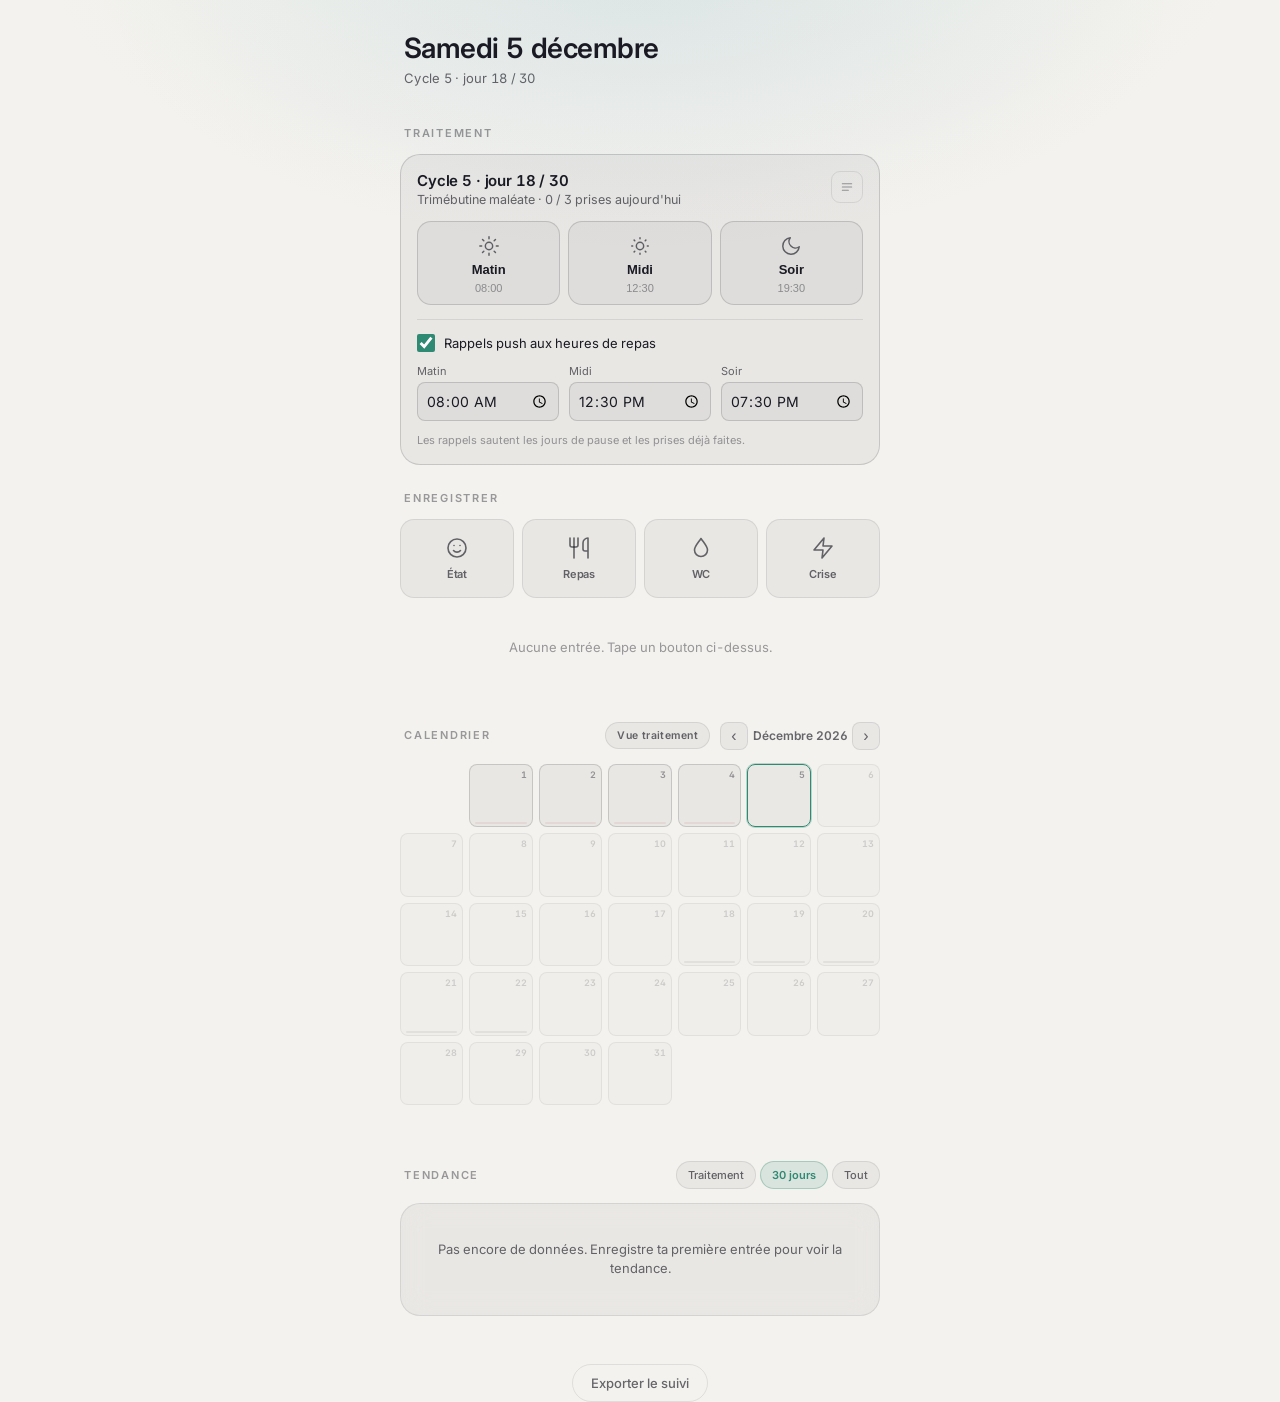
==== commit 433768cf: "Treatment mode: daily medication card + cycles + observance New 6-month protocol (Trimébutine, cycle" ====
--- a/index.html
+++ b/index.html
@@ -39,6 +39,11 @@
       <h1 class="header__date" id="dateLabel">—</h1>
       <p class="header__progress" id="progressLabel">—</p>
     </header>
+
+    <section class="treatment">
+      <h2 class="section-title">Traitement</h2>
+      <div id="medCard"></div>
+    </section>
 
     <section class="today">
       <h2 class="section-title">Enregistrer</h2>
--- a/styles.css
+++ b/styles.css
@@ -222,8 +222,28 @@
   margin-top: 8px;
   letter-spacing: 0.01em;
 }
-.cap-confirm { color: var(--accent); font-weight: 600; }
+.cap-confirm {
+  color: var(--accent);
+  font-weight: 600;
+  display: flex;
+  align-items: center;
+  gap: 6px;
+  flex-wrap: wrap;
+}
 .cap-confirm__check { font-weight: 700; }
+.cap-time {
+  background: var(--surface-hover);
+  border: 1px solid var(--accent-glow);
+  border-radius: 8px;
+  color: var(--accent);
+  font-family: inherit;
+  font-size: 12px;
+  font-weight: 700;
+  padding: 3px 8px;
+  color-scheme: dark;
+  -webkit-tap-highlight-color: transparent;
+}
+body.theme-light .cap-time { color-scheme: light; }
 
 .cap-sizes { display: flex; gap: 6px; }
 .cap-size {
@@ -284,6 +304,24 @@
 .cap-toggle svg { width: 15px; height: 15px; }
 .cap-toggle--on { background: var(--accent-soft); border-color: var(--accent-glow); color: var(--accent); }
 
+.cap-comment {
+  width: 100%;
+  margin-top: 12px;
+  padding: 10px 12px;
+  background: rgba(255,255,255,0.04);
+  border: 1px solid var(--border);
+  border-radius: 10px;
+  color: var(--text);
+  font-family: inherit;
+  font-size: 13px;
+  outline: none;
+  -webkit-tap-highlight-color: transparent;
+  transition: border-color 140ms var(--ease);
+}
+body.theme-light .cap-comment { background: rgba(20,20,30,0.035); }
+.cap-comment:focus { border-color: var(--accent-glow); }
+.cap-comment::placeholder { color: var(--text-faint); }
+
 /* ---------- Timeline (today + day modal) ---------- */
 .timeline { margin-bottom: 40px; }
 .timeline__empty {
@@ -305,7 +343,11 @@
   border: 1px solid var(--border);
   border-radius: var(--radius);
   animation: capIn 200ms var(--ease);
-}
+  cursor: pointer;
+  -webkit-tap-highlight-color: transparent;
+  transition: background 140ms var(--ease);
+}
+.tl-row:active { background: var(--surface-hover); }
 .tl-row__time {
   font-size: 12px;
   font-weight: 600;
@@ -314,6 +356,7 @@
 }
 .tl-row__icon { width: 18px; height: 18px; color: var(--text-dim); }
 .tl-row__icon svg { width: 100%; height: 100%; }
+.tl-row__main { min-width: 0; display: flex; flex-direction: column; gap: 2px; }
 .tl-row__text {
   font-size: 13px;
   font-weight: 500;
@@ -323,6 +366,14 @@
   text-overflow: ellipsis;
   white-space: nowrap;
 }
+.tl-row__note {
+  font-size: 11.5px;
+  color: var(--text-faint);
+  overflow: hidden;
+  text-overflow: ellipsis;
+  white-space: nowrap;
+  font-style: italic;
+}
 .tl-row--bad .tl-row__icon { color: var(--danger); }
 .tl-row--bad .tl-row__text { color: var(--danger); }
 .tl-row__del {
@@ -350,6 +401,9 @@
   color: var(--text-dim);
   animation: capIn 200ms var(--ease);
 }
+/* The explicit display:flex above would otherwise override the hidden
+   attribute and leave an empty bar at the bottom of the timeline. */
+.tl-undo[hidden] { display: none; }
 .tl-undo button {
   background: none; border: none;
   color: var(--accent); font-family: inherit;
@@ -1343,3 +1397,153 @@
   from { opacity: 0; transform: translateY(8px); }
   to { opacity: 1; transform: translateY(0); }
 }
+
+/* ---------- Medication card ---------- */
+.treatment { margin-bottom: 26px; }
+
+.med-card {
+  background: var(--surface);
+  border: 1px solid var(--border-strong);
+  border-radius: var(--radius-lg);
+  padding: 16px;
+  transition: box-shadow 300ms var(--ease);
+}
+.med-card--flash {
+  box-shadow: 0 0 0 2px var(--accent), 0 0 24px var(--accent-glow);
+}
+
+.med-card__head {
+  display: flex;
+  align-items: flex-start;
+  gap: 10px;
+}
+.med-card__status { display: flex; flex-direction: column; gap: 2px; flex: 1; min-width: 0; }
+.med-card__title {
+  font-size: 15px;
+  font-weight: 600;
+  color: var(--text);
+  letter-spacing: -0.01em;
+}
+.med-card__sub { font-size: 12.5px; color: var(--text-dim); }
+.med-card__gear {
+  flex-shrink: 0;
+  width: 32px; height: 32px;
+  display: inline-flex; align-items: center; justify-content: center;
+  background: transparent;
+  border: 1px solid var(--border);
+  border-radius: 9px;
+  color: var(--text-faint);
+  cursor: pointer;
+  -webkit-tap-highlight-color: transparent;
+  transition: color 150ms var(--ease), border-color 150ms var(--ease);
+}
+.med-card__gear svg { width: 16px; height: 16px; }
+.med-card__gear:active { transform: scale(0.95); }
+
+.med-doses {
+  display: grid;
+  grid-template-columns: repeat(3, 1fr);
+  gap: 8px;
+  margin-top: 14px;
+}
+.med-dose {
+  display: flex;
+  flex-direction: column;
+  align-items: center;
+  gap: 5px;
+  padding: 13px 6px 10px;
+  background: var(--surface);
+  border: 1px solid var(--border-strong);
+  border-radius: var(--radius);
+  color: var(--text-dim);
+  cursor: pointer;
+  -webkit-tap-highlight-color: transparent;
+  transition: all 180ms var(--ease);
+}
+.med-dose:active { transform: scale(0.96); }
+.med-dose__icon { display: inline-flex; }
+.med-dose__icon svg { width: 22px; height: 22px; }
+.med-dose__label { font-size: 13px; font-weight: 600; color: var(--text); }
+.med-dose__state { font-size: 11px; color: var(--text-faint); font-variant-numeric: tabular-nums; }
+.med-dose--taken {
+  color: #fff;
+  background: var(--accent);
+  border-color: transparent;
+  box-shadow: 0 4px 14px var(--accent-glow);
+}
+.med-dose--taken .med-dose__label,
+.med-dose--taken .med-dose__state { color: #fff; }
+body.theme-light .med-dose--taken,
+body.theme-light .med-dose--taken .med-dose__label,
+body.theme-light .med-dose--taken .med-dose__state { color: #fff; }
+
+.med-pause {
+  display: flex;
+  align-items: center;
+  gap: 8px;
+  margin-top: 14px;
+  padding: 12px;
+  border-radius: var(--radius);
+  background: var(--surface-hover);
+  color: var(--text-dim);
+  font-size: 13px;
+}
+.med-pause svg { width: 18px; height: 18px; opacity: 0.7; }
+
+.med-settings {
+  margin-top: 14px;
+  padding-top: 14px;
+  border-top: 1px solid var(--border);
+  display: flex;
+  flex-direction: column;
+  gap: 12px;
+}
+.med-settings__toggle {
+  display: flex;
+  align-items: center;
+  gap: 9px;
+  font-size: 13px;
+  color: var(--text);
+  cursor: pointer;
+}
+.med-settings__toggle input { width: 18px; height: 18px; accent-color: var(--accent); }
+.med-settings__times { display: flex; gap: 10px; flex-wrap: wrap; }
+.med-settings__time {
+  display: flex;
+  flex-direction: column;
+  gap: 4px;
+  font-size: 11px;
+  color: var(--text-dim);
+  flex: 1;
+  min-width: 80px;
+}
+.med-settings__time input {
+  font-family: inherit;
+  font-size: 14px;
+  color: var(--text);
+  background: var(--surface);
+  border: 1px solid var(--border-strong);
+  border-radius: 8px;
+  padding: 8px;
+  color-scheme: dark;
+}
+body.theme-light .med-settings__time input { color-scheme: light; }
+.med-settings__hint { font-size: 11px; color: var(--text-faint); line-height: 1.4; }
+
+/* Calendar medication overlay — bottom bar, like the treatment marker */
+.day--dose-full::after,
+.day--dose-partial::after,
+.day--dose-missed::after,
+.day--pause::after {
+  content: '';
+  position: absolute;
+  left: 5px; right: 5px; bottom: 2px;
+  height: 2px;
+  border-radius: 2px;
+  pointer-events: none;
+}
+.day--dose-full::after    { background: var(--accent); }
+.day--dose-partial::after { background: var(--accent-glow); }
+.day--dose-missed::after  { background: var(--danger-soft); }
+.day--pause::after        { background: var(--border-strong); }
+.day--pause { opacity: 0.78; }
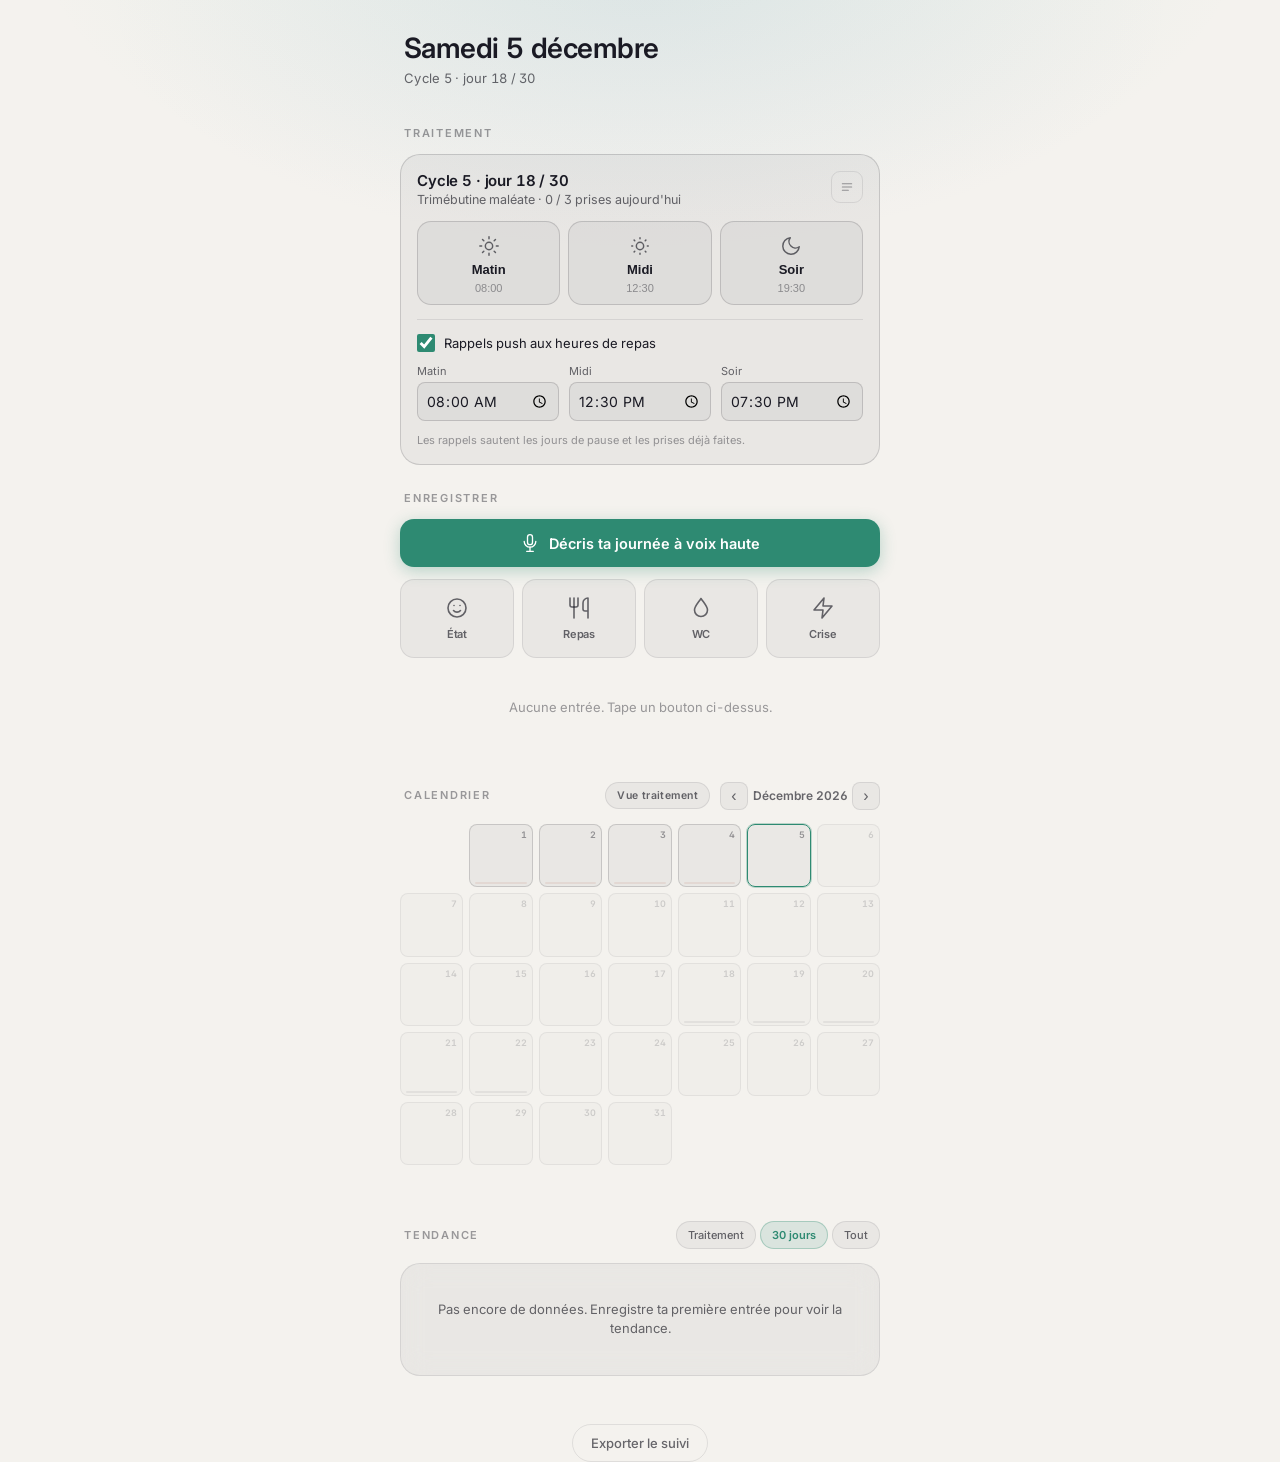
==== commit d6750d91: "Voice logging: speak your day, an LLM structures it into events Mic button in Enregistrer → Whisper " ====
--- a/index.html
+++ b/index.html
@@ -47,6 +47,7 @@
 
     <section class="today">
       <h2 class="section-title">Enregistrer</h2>
+      <div id="voiceBar"></div>
       <div id="capture"></div>
       <div class="timeline" id="timeline"></div>
     </section>
--- a/styles.css
+++ b/styles.css
@@ -1547,3 +1547,120 @@
 .day--dose-missed::after  { background: var(--danger-soft); }
 .day--pause::after        { background: var(--border-strong); }
 .day--pause { opacity: 0.78; }
+
+/* ---------- Voice logging ---------- */
+.voicebar { margin-bottom: 12px; }
+
+.voice-btn {
+  width: 100%;
+  display: flex;
+  align-items: center;
+  justify-content: center;
+  gap: 9px;
+  padding: 14px;
+  font-family: inherit;
+  font-size: 14.5px;
+  font-weight: 600;
+  color: #fff;
+  background: var(--accent);
+  border: none;
+  border-radius: var(--radius);
+  cursor: pointer;
+  -webkit-tap-highlight-color: transparent;
+  box-shadow: 0 4px 16px var(--accent-glow);
+  transition: transform 140ms var(--ease), background 160ms var(--ease);
+}
+.voice-btn:active { transform: scale(0.98); }
+.voice-btn__icon { display: inline-flex; }
+.voice-btn__icon svg { width: 20px; height: 20px; }
+.voice-btn--rec {
+  background: var(--danger);
+  box-shadow: 0 0 0 4px var(--danger-soft);
+}
+.voice-btn--rec .voice-btn__icon { animation: voicePulse 1.1s ease-in-out infinite; }
+@keyframes voicePulse { 0%,100% { opacity: 1; } 50% { opacity: 0.4; } }
+
+.voice-working {
+  display: flex;
+  align-items: center;
+  gap: 10px;
+  padding: 14px;
+  font-size: 14px;
+  color: var(--text-dim);
+  background: var(--surface);
+  border: 1px solid var(--border);
+  border-radius: var(--radius);
+}
+.voice-spin {
+  width: 16px; height: 16px;
+  border: 2px solid var(--border-strong);
+  border-top-color: var(--accent);
+  border-radius: 50%;
+  animation: voiceSpin 0.7s linear infinite;
+  flex-shrink: 0;
+}
+@keyframes voiceSpin { to { transform: rotate(360deg); } }
+
+.voice-error {
+  padding: 11px 14px;
+  margin-bottom: 8px;
+  font-size: 13px;
+  color: var(--danger);
+  background: var(--danger-soft);
+  border-radius: var(--radius-sm);
+}
+
+.voice-preview {
+  background: var(--surface);
+  border: 1px solid var(--border-strong);
+  border-radius: var(--radius);
+  padding: 14px;
+}
+.voice-preview__transcript {
+  font-size: 13px;
+  font-style: italic;
+  color: var(--text-dim);
+  line-height: 1.45;
+  margin-bottom: 12px;
+}
+.voice-preview__list { display: flex; flex-direction: column; gap: 7px; }
+.voice-preview__empty { font-size: 13px; color: var(--text-faint); }
+.voice-ev {
+  display: flex;
+  align-items: center;
+  gap: 9px;
+  padding: 9px 11px;
+  background: var(--bg);
+  border: 1px solid var(--border);
+  border-radius: var(--radius-sm);
+}
+.voice-ev__icon { display: inline-flex; color: var(--accent); flex-shrink: 0; }
+.voice-ev__icon svg { width: 17px; height: 17px; }
+.voice-ev__txt { flex: 1; font-size: 13px; color: var(--text); line-height: 1.35; }
+.voice-ev__rm {
+  flex-shrink: 0;
+  width: 26px; height: 26px;
+  display: inline-flex; align-items: center; justify-content: center;
+  background: transparent; border: none; color: var(--text-faint);
+  cursor: pointer; border-radius: 6px;
+}
+.voice-ev__rm svg { width: 14px; height: 14px; }
+
+.voice-preview__actions {
+  display: flex;
+  gap: 8px;
+  margin-top: 14px;
+}
+.voice-cancel, .voice-save {
+  flex: 1;
+  padding: 11px;
+  font-family: inherit;
+  font-size: 14px;
+  font-weight: 600;
+  border-radius: var(--radius-sm);
+  cursor: pointer;
+  -webkit-tap-highlight-color: transparent;
+}
+.voice-cancel { background: transparent; border: 1px solid var(--border-strong); color: var(--text-dim); }
+.voice-save { background: var(--accent); border: none; color: #fff; }
+.voice-save:disabled { opacity: 0.4; }
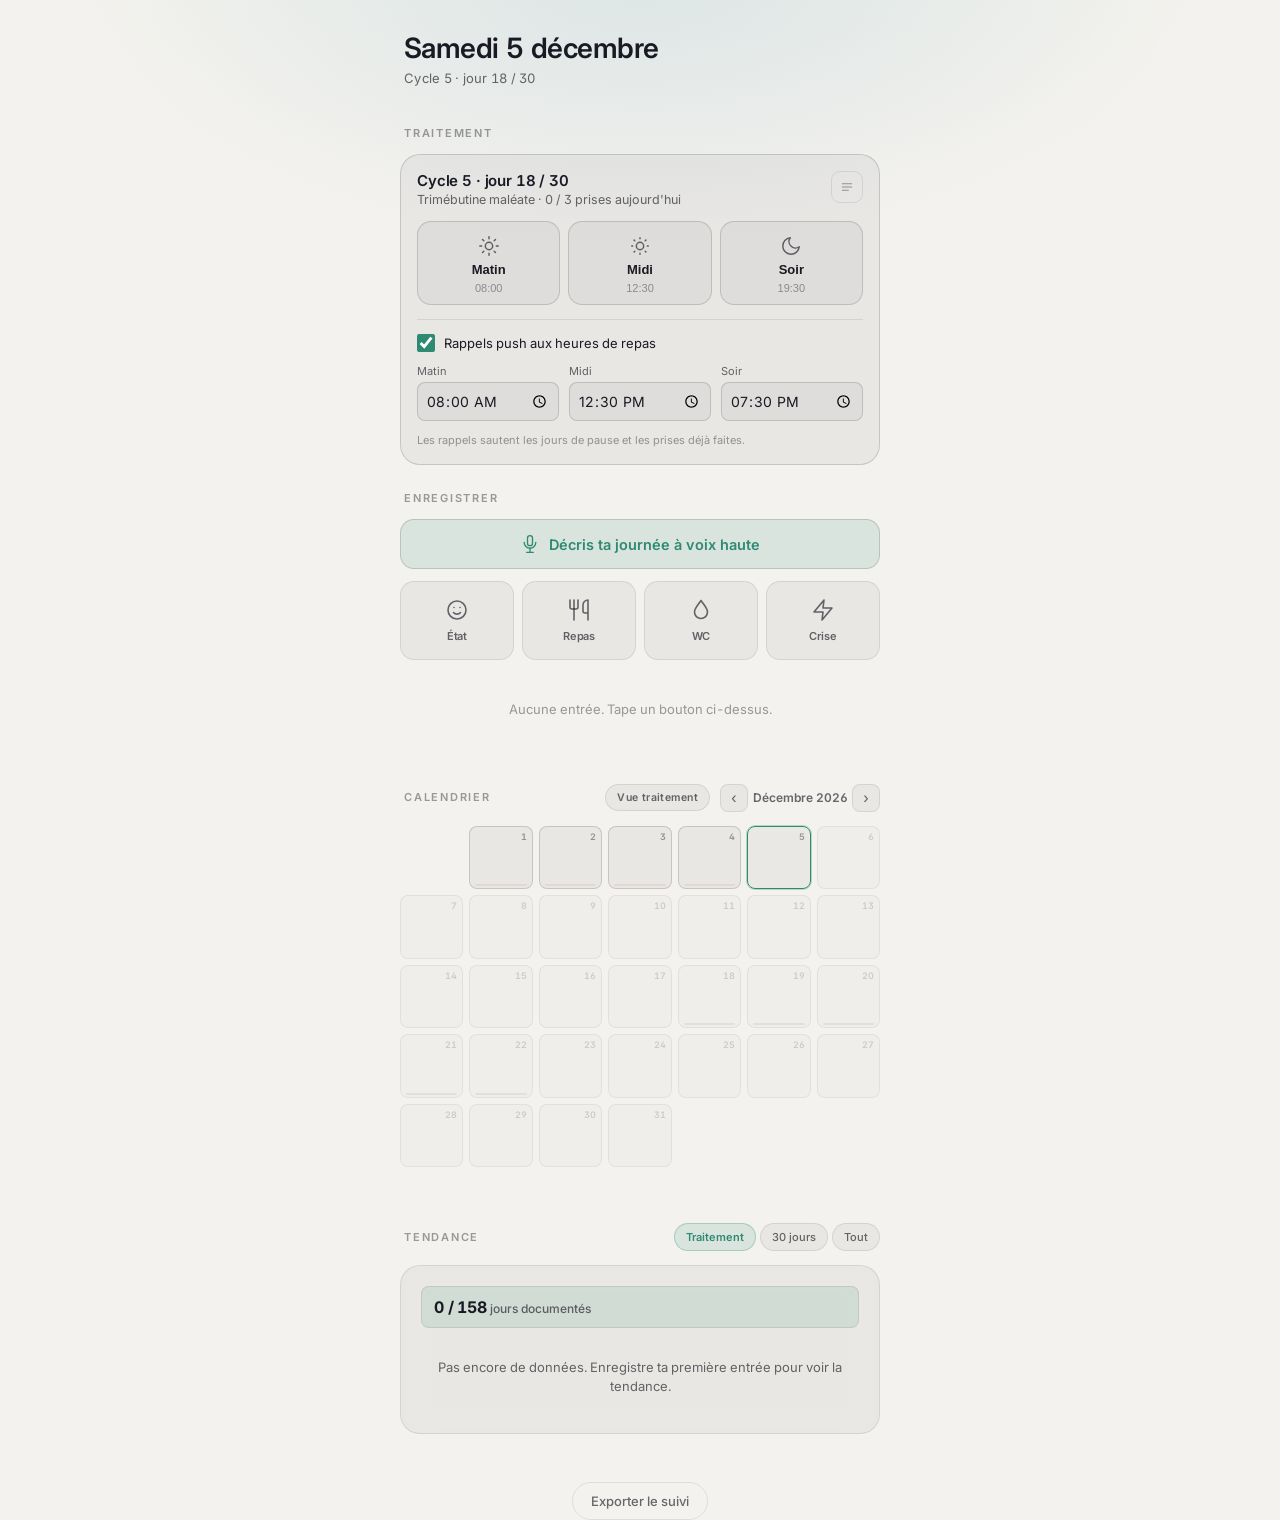
==== commit 8decbb56: "Icônes renommées -v3 : contourne le cache d'icônes système d'iOS (SW v32) Co-Authored-By: Claude Fab" ====
--- a/index.html
+++ b/index.html
@@ -11,9 +11,9 @@
   <title>Suivi santé</title>
   <link rel="manifest" href="manifest.json">
   <link rel="icon" type="image/svg+xml" href="icons/icon.svg">
-  <link rel="apple-touch-icon" href="icons/icon-180.png">
-  <link rel="apple-touch-icon" sizes="192x192" href="icons/icon-192.png">
-  <link rel="apple-touch-icon" sizes="512x512" href="icons/icon-512.png">
+  <link rel="apple-touch-icon" href="icons/icon-180-v3.png">
+  <link rel="apple-touch-icon" sizes="192x192" href="icons/icon-192-v3.png">
+  <link rel="apple-touch-icon" sizes="512x512" href="icons/icon-512-v3.png">
 
   <!-- iOS launch screens (portrait) -->
   <link rel="apple-touch-startup-image" href="icons/splash-1125x2436.png"
--- a/styles.css
+++ b/styles.css
@@ -376,6 +376,7 @@
 }
 .tl-row--bad .tl-row__icon { color: var(--danger); }
 .tl-row--bad .tl-row__text { color: var(--danger); }
+.tl-row--dose .tl-row__icon { color: var(--accent); }
 .tl-row__del {
   width: 28px; height: 28px;
   display: inline-flex; align-items: center; justify-content: center;
@@ -1466,16 +1467,13 @@
 .med-dose__label { font-size: 13px; font-weight: 600; color: var(--text); }
 .med-dose__state { font-size: 11px; color: var(--text-faint); font-variant-numeric: tabular-nums; }
 .med-dose--taken {
-  color: #fff;
-  background: var(--accent);
-  border-color: transparent;
-  box-shadow: 0 4px 14px var(--accent-glow);
-}
+  color: var(--accent);
+  background: var(--accent-soft);
+  border-color: var(--accent);
+}
+.med-dose--taken .med-dose__icon,
 .med-dose--taken .med-dose__label,
-.med-dose--taken .med-dose__state { color: #fff; }
-body.theme-light .med-dose--taken,
-body.theme-light .med-dose--taken .med-dose__label,
-body.theme-light .med-dose--taken .med-dose__state { color: #fff; }
+.med-dose--taken .med-dose__state { color: var(--accent); }
 
 .med-pause {
   display: flex;
@@ -1561,21 +1559,21 @@
   font-family: inherit;
   font-size: 14.5px;
   font-weight: 600;
-  color: #fff;
-  background: var(--accent);
-  border: none;
+  color: var(--accent);
+  background: var(--accent-soft);
+  border: 1px solid var(--border-strong);
   border-radius: var(--radius);
   cursor: pointer;
   -webkit-tap-highlight-color: transparent;
-  box-shadow: 0 4px 16px var(--accent-glow);
   transition: transform 140ms var(--ease), background 160ms var(--ease);
 }
 .voice-btn:active { transform: scale(0.98); }
 .voice-btn__icon { display: inline-flex; }
 .voice-btn__icon svg { width: 20px; height: 20px; }
 .voice-btn--rec {
-  background: var(--danger);
-  box-shadow: 0 0 0 4px var(--danger-soft);
+  color: var(--danger);
+  background: var(--danger-soft);
+  border-color: color-mix(in srgb, var(--danger) 32%, var(--border));
 }
 .voice-btn--rec .voice-btn__icon { animation: voicePulse 1.1s ease-in-out infinite; }
 @keyframes voicePulse { 0%,100% { opacity: 1; } 50% { opacity: 0.4; } }
@@ -1664,3 +1662,35 @@
 .voice-cancel { background: transparent; border: 1px solid var(--border-strong); color: var(--text-dim); }
 .voice-save { background: var(--accent); border: none; color: #fff; }
 .voice-save:disabled { opacity: 0.4; }
+
+/* ---------- Completeness indicator ---------- */
+.stats-card__complete {
+  display: flex;
+  align-items: baseline;
+  justify-content: space-between;
+  gap: 10px;
+  padding: 10px 12px;
+  margin-bottom: 14px;
+  background: var(--accent-soft);
+  border: 1px solid var(--border);
+  border-radius: var(--radius-sm);
+}
+.stats-card__complete-main {
+  font-size: 16px;
+  font-weight: 700;
+  color: var(--text);
+  font-variant-numeric: tabular-nums;
+  letter-spacing: -0.01em;
+}
+.stats-card__complete-unit {
+  font-size: 12px;
+  font-weight: 500;
+  color: var(--text-dim);
+  letter-spacing: 0;
+}
+.stats-card__complete-streak {
+  font-size: 12px;
+  font-weight: 600;
+  color: var(--accent);
+  flex-shrink: 0;
+}
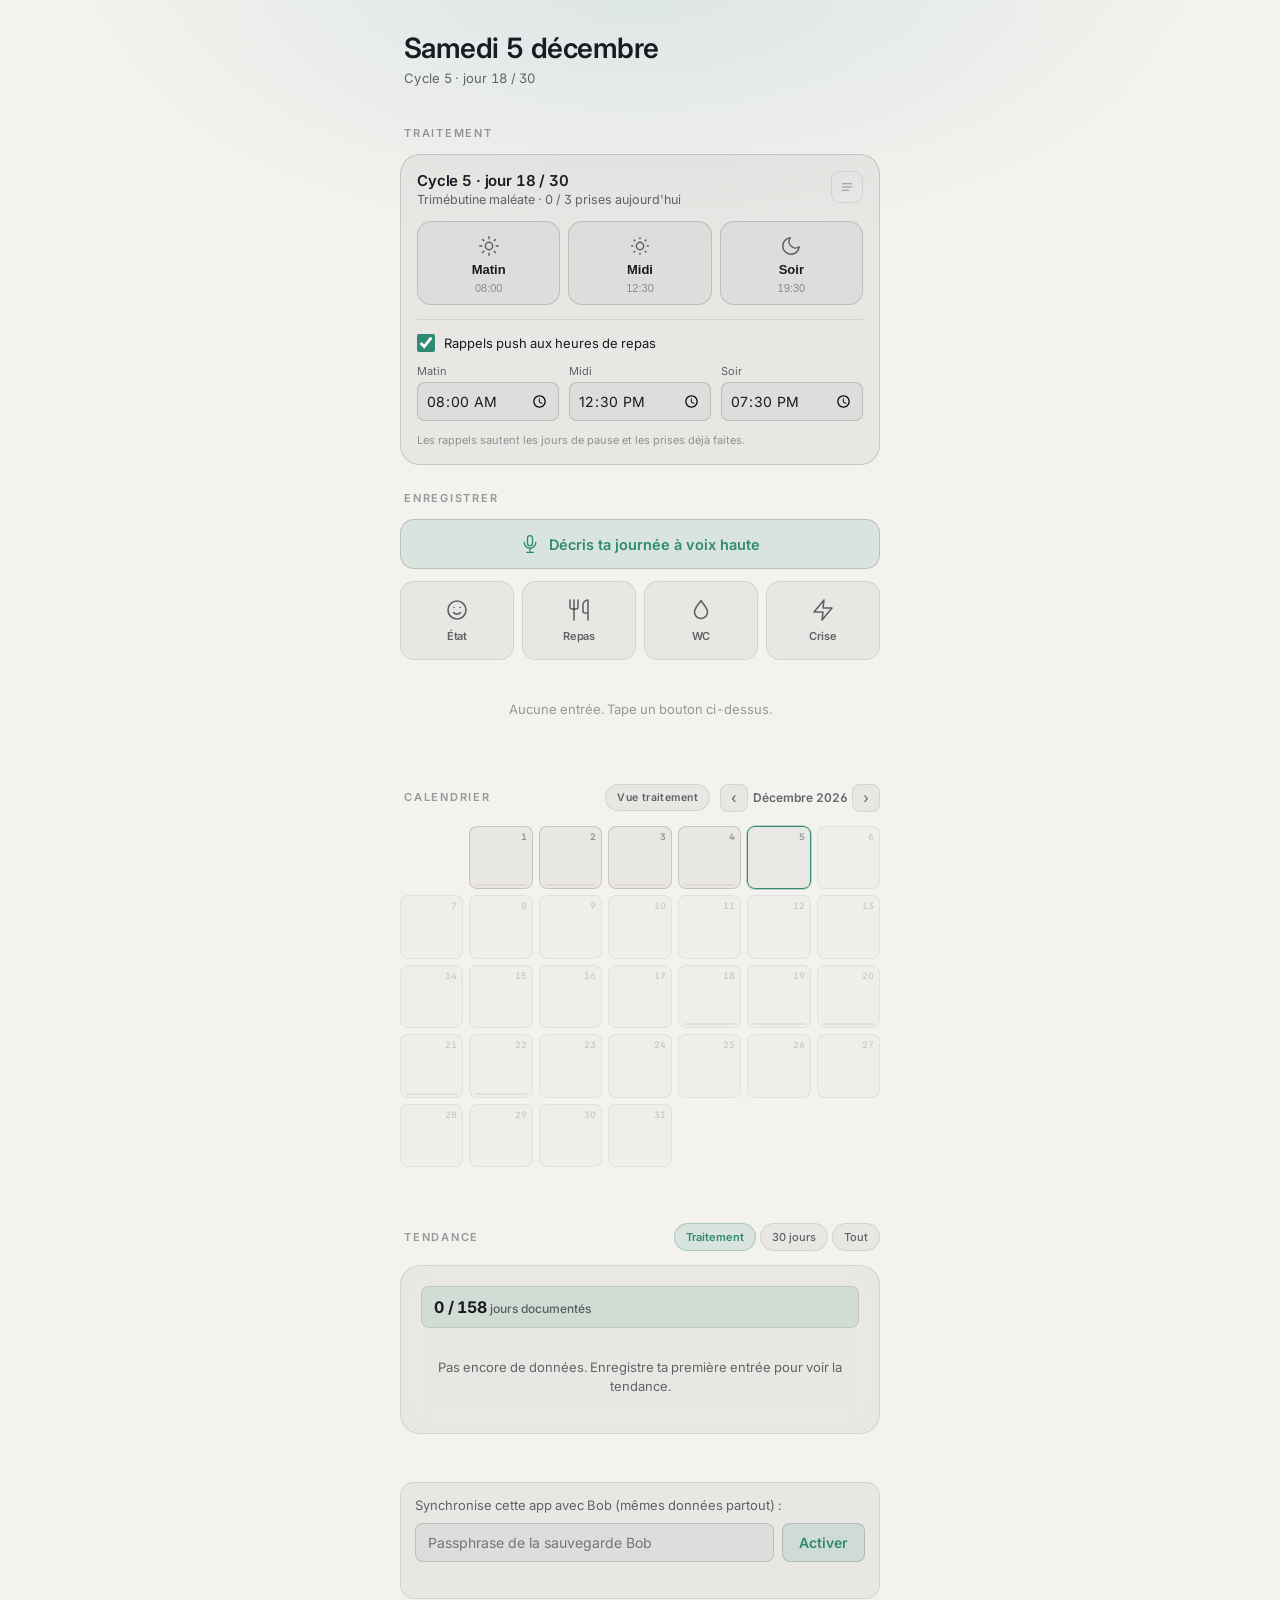
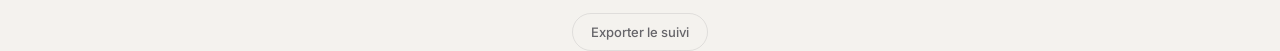
==== commit a40ba6d8: "Sauvegarde cloud satellite : l'app installée en solo se synchronise avec Bob iOS cloisonne le stocka" ====
--- a/index.html
+++ b/index.html
@@ -75,6 +75,7 @@
     </section>
 
     <footer class="footer">
+      <div id="syncBox"></div>
       <a class="footer__link" href="export.html">Exporter le suivi</a>
     </footer>
   </main>
@@ -89,6 +90,7 @@
     </div>
   </div>
 
+  <script src="bob-sync.js"></script>
   <script src="app.js"></script>
   <script>
     if ('serviceWorker' in navigator) {
--- a/styles.css
+++ b/styles.css
@@ -1694,3 +1694,29 @@
   color: var(--accent);
   flex-shrink: 0;
 }
+
+/* ---------- Sauvegarde cloud (app en solo) ---------- */
+.syncbox {
+  background: var(--surface);
+  border: 1px solid var(--border);
+  border-radius: var(--radius);
+  padding: 14px;
+  margin-bottom: 14px;
+  text-align: left;
+}
+.syncbox__txt { font-size: 13px; color: var(--text-dim); margin: 0 0 10px; }
+.syncbox__form { display: flex; gap: 8px; }
+.syncbox__input {
+  flex: 1; font-family: inherit; font-size: 14px; color: var(--text);
+  background: var(--surface); border: 1px solid var(--border-strong);
+  border-radius: var(--radius-sm); padding: 10px 12px; outline: none;
+}
+.syncbox__input:focus { border-color: var(--accent); }
+.syncbox__btn {
+  font-family: inherit; font-size: 14px; font-weight: 600; color: var(--accent);
+  background: var(--accent-soft); border: 1px solid var(--border-strong);
+  border-radius: var(--radius-sm); padding: 10px 16px; cursor: pointer;
+}
+.syncbox__btn:disabled { opacity: 0.5; }
+.syncbox__status { font-size: 12px; color: var(--text-faint); margin: 8px 0 0; min-height: 14px; }
+.syncbox__on { font-size: 12px; color: var(--text-faint); margin: 0 0 12px; }
